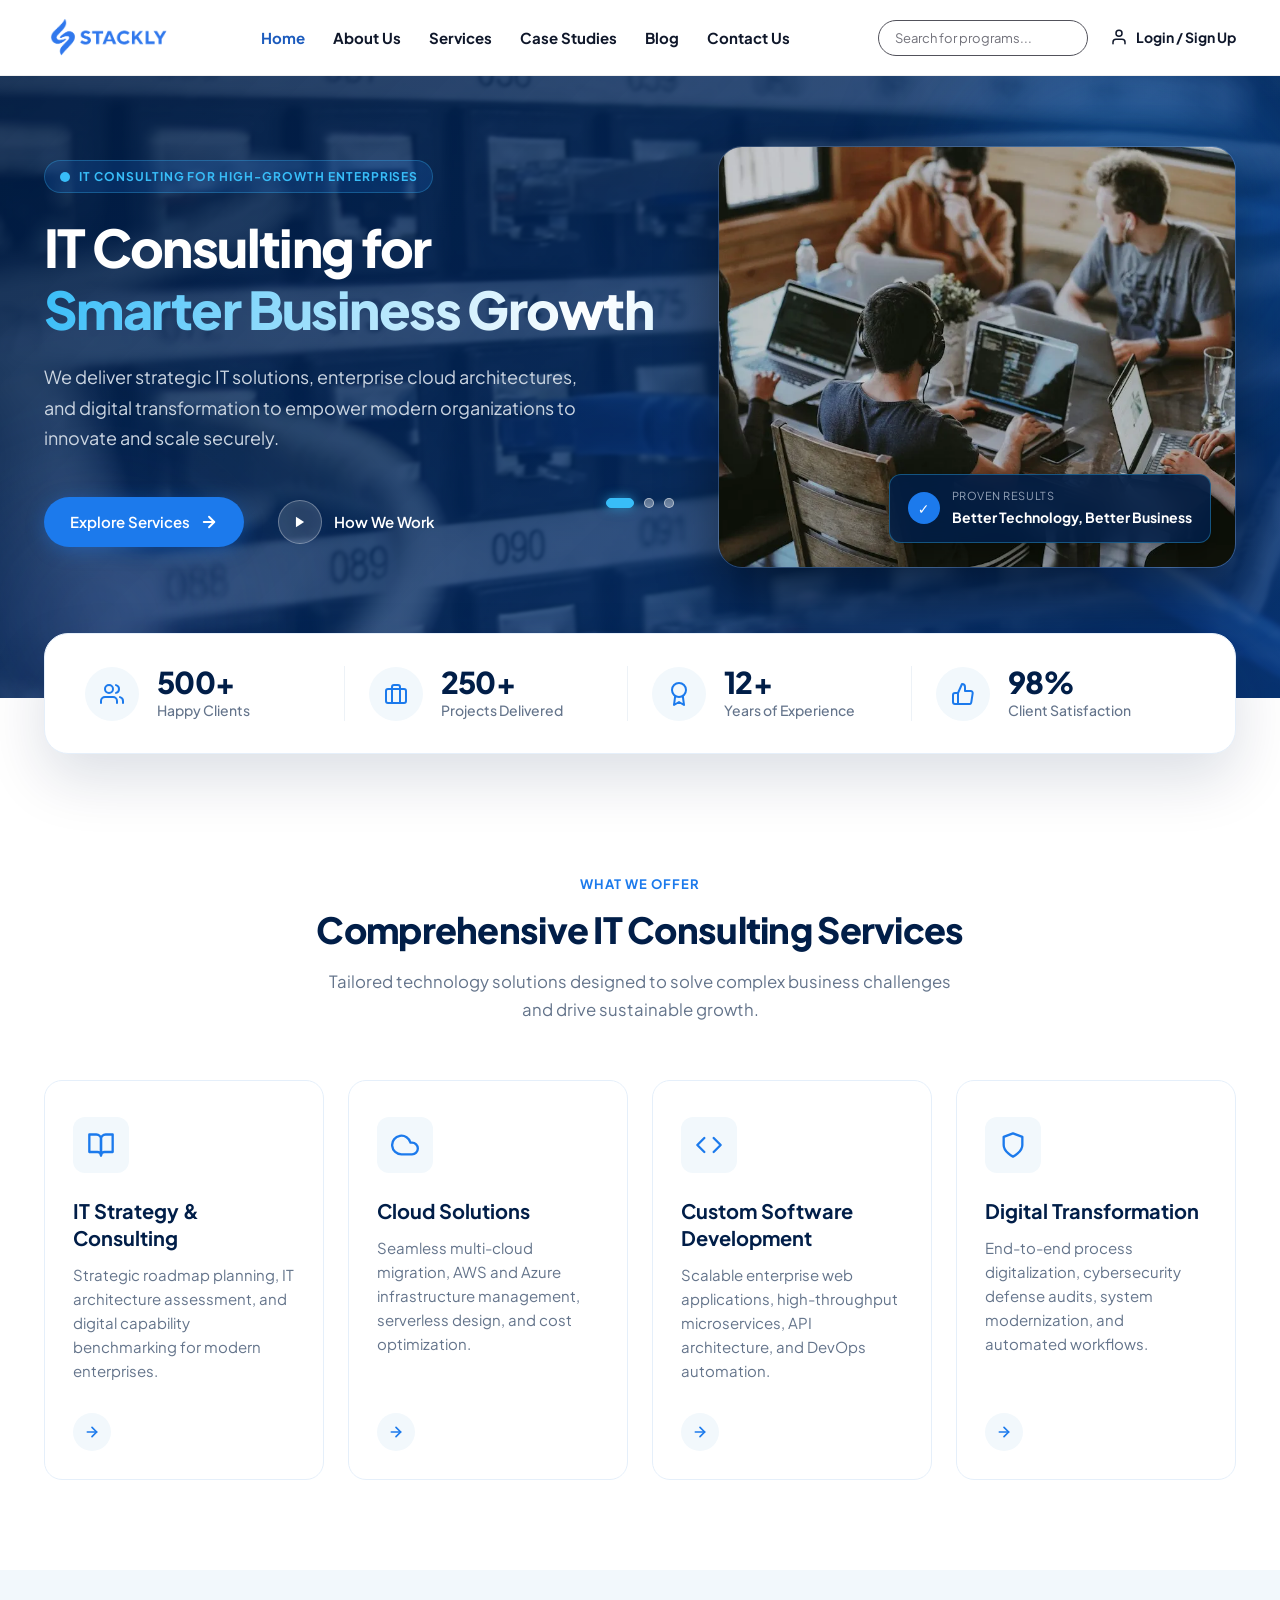
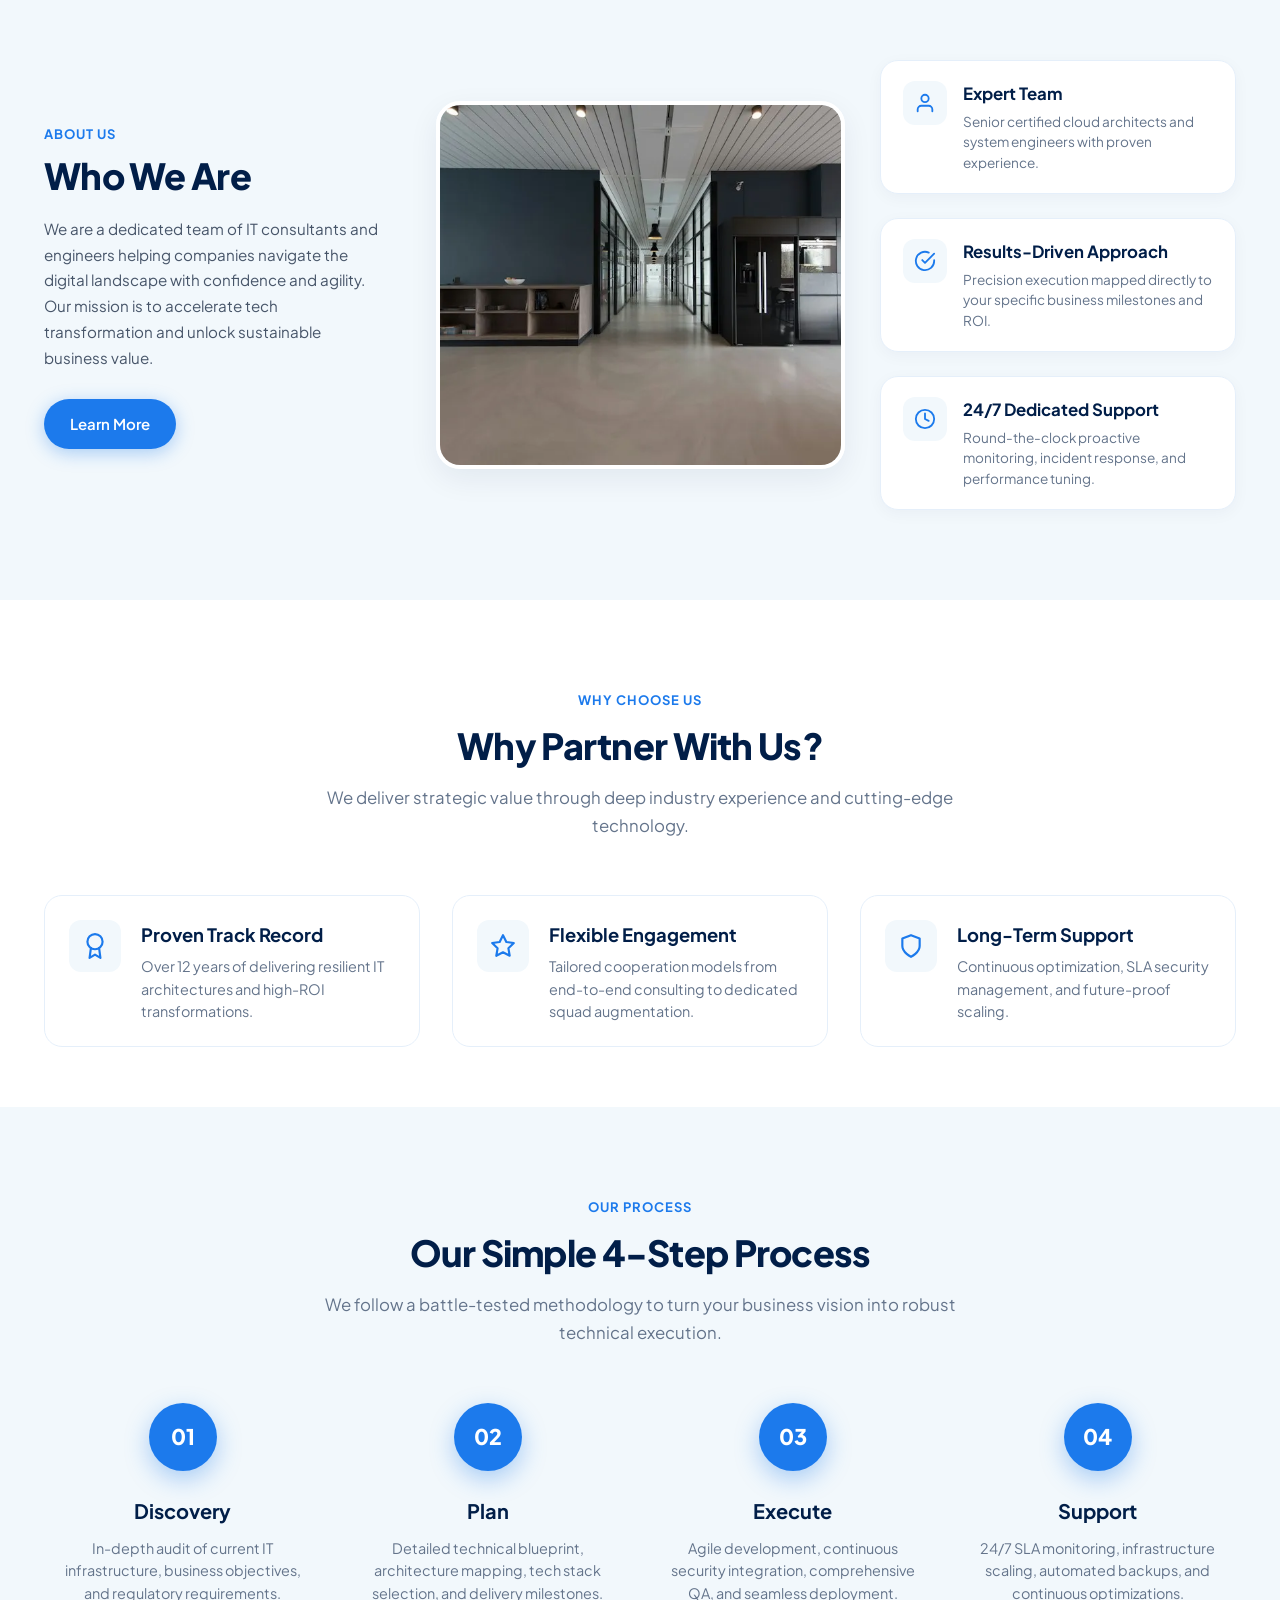
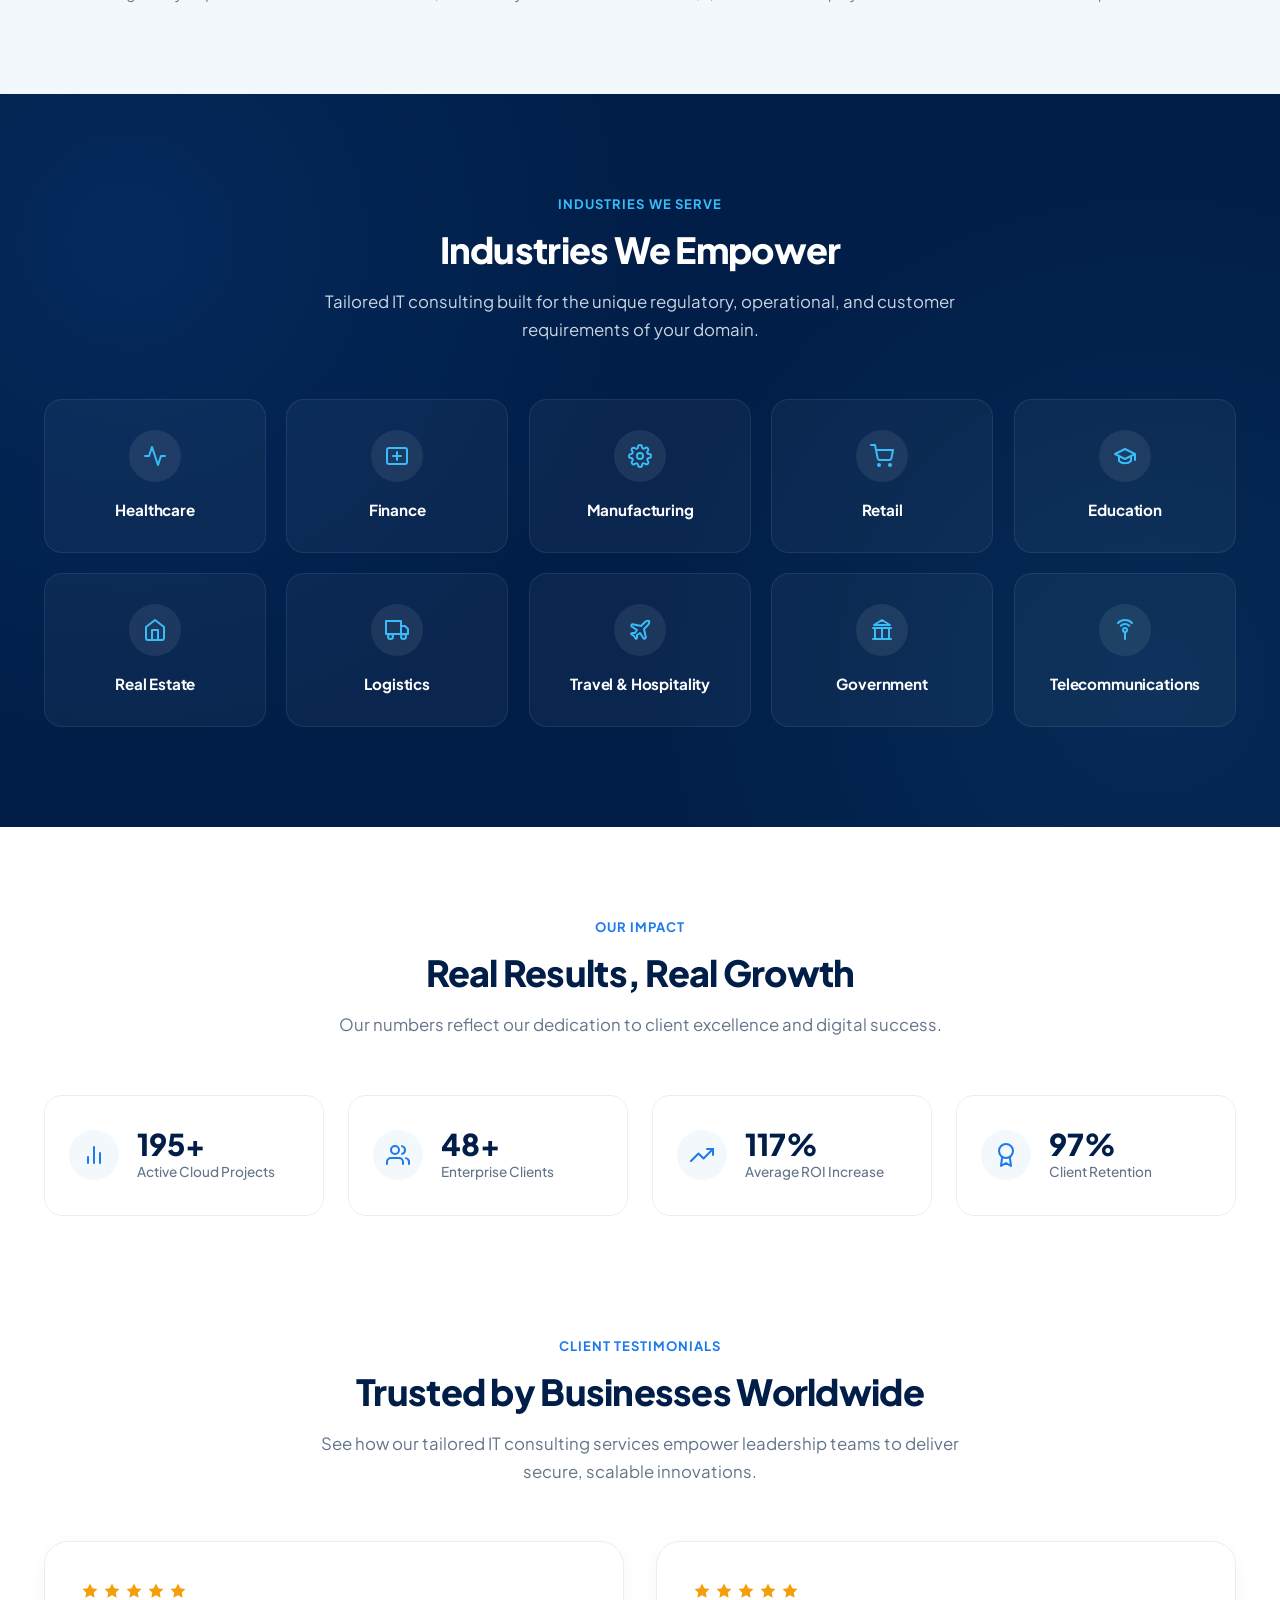
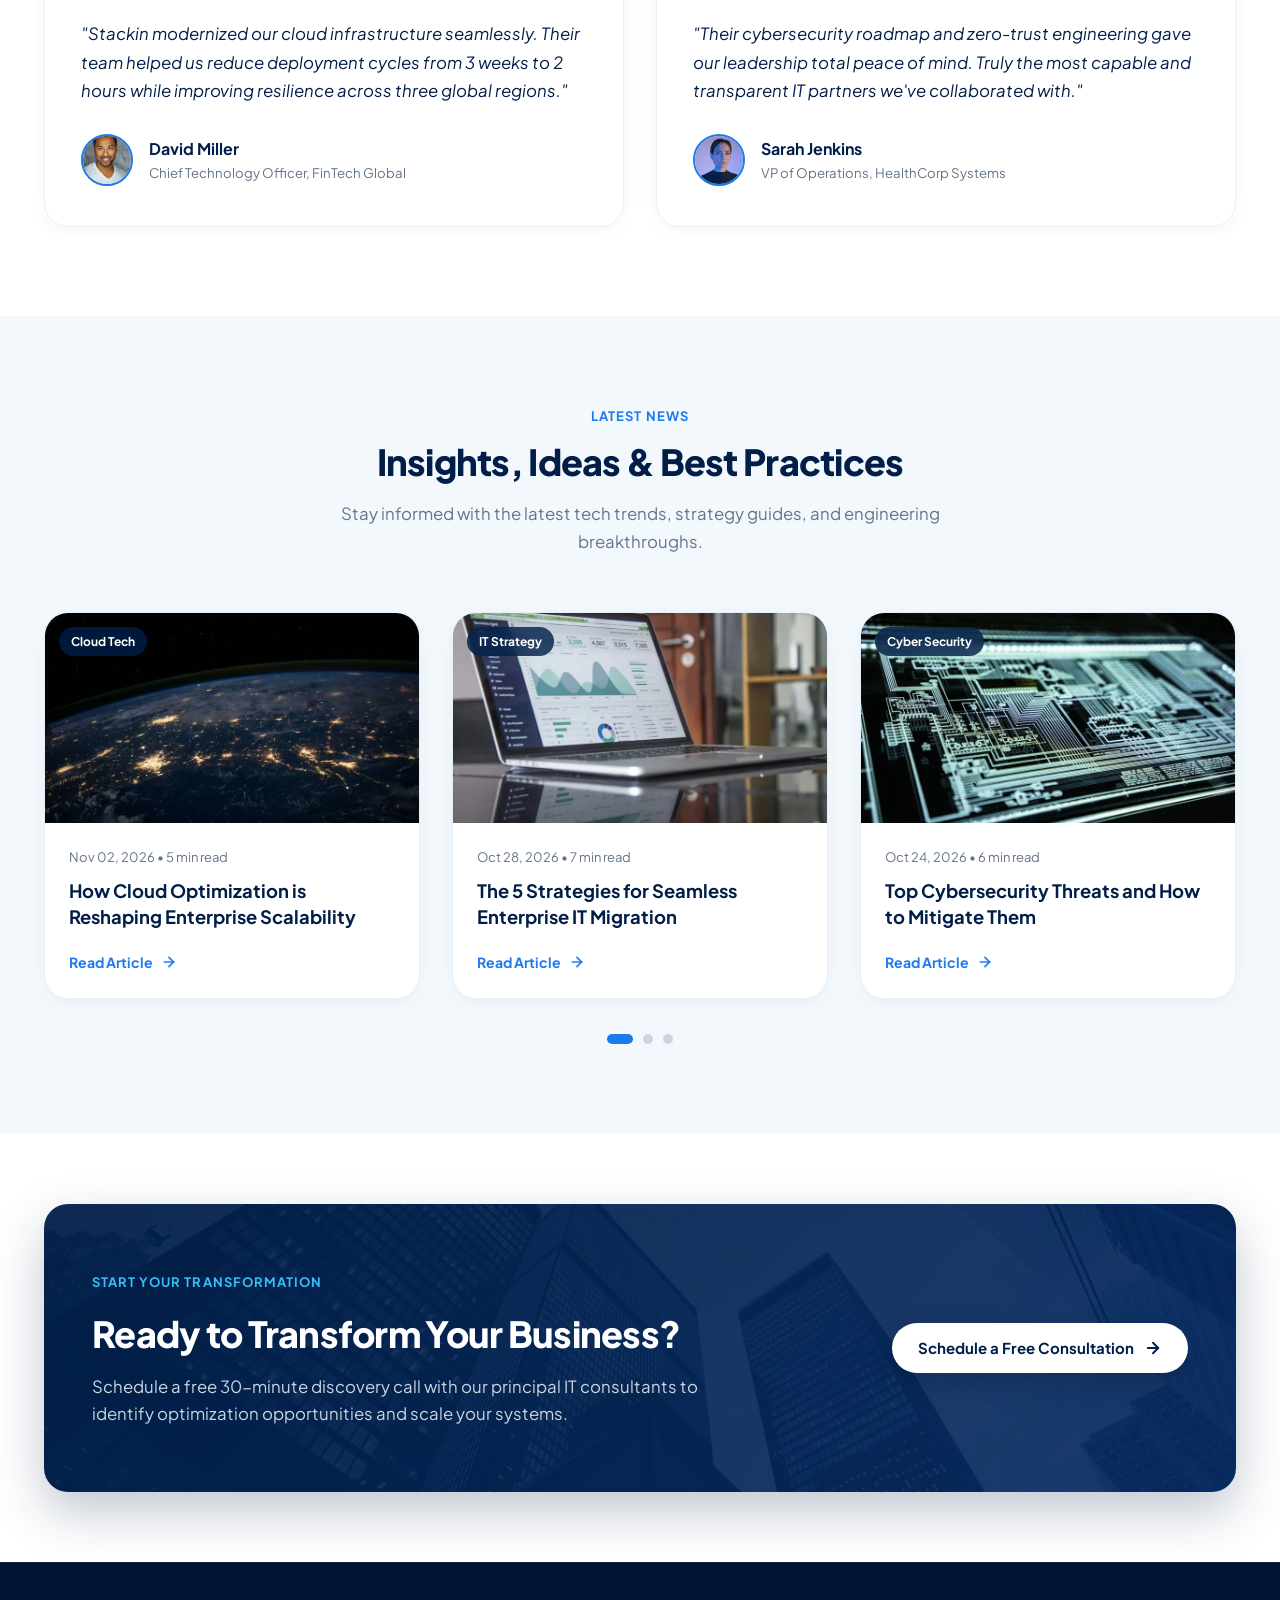
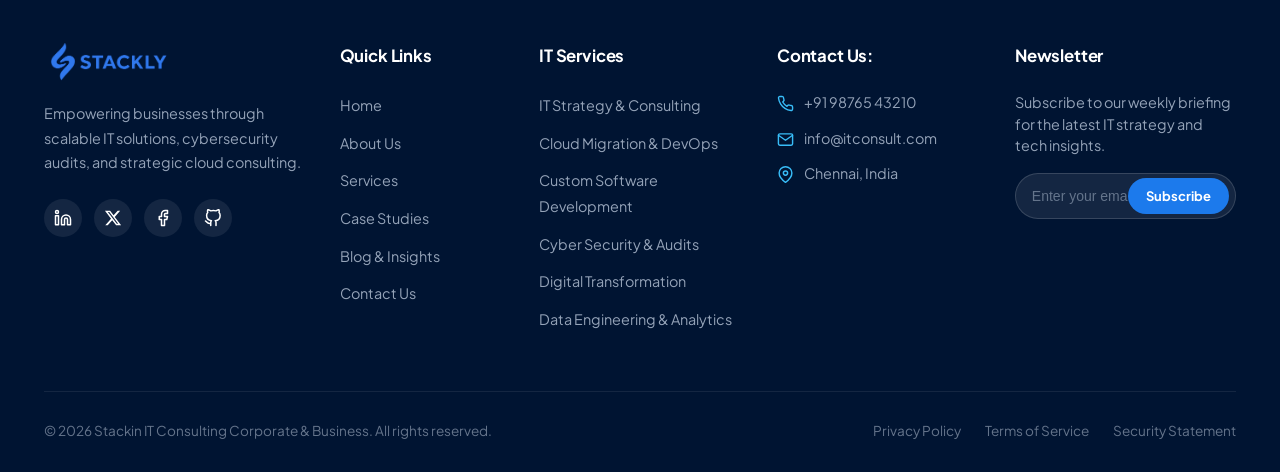
==== index.html @ 1087d789 "Add files via upload" ====
<!DOCTYPE html>
<html lang="en">
<head>
  <meta charset="UTF-8">
  <meta name="viewport" content="width=device-width, initial-scale=1.0">
  <title>Stackly | IT Consulting Corporate & Business</title>
  <meta name="description" content="Strategic IT Consulting, Cloud Architectures, and Enterprise Digital Transformation Solutions.">
  
  <!-- Google Fonts: Plus Jakarta Sans -->
  <link rel="preconnect" href="https://fonts.googleapis.com">
  <link rel="preconnect" href="https://fonts.gstatic.com" crossorigin>
  <link href="https://fonts.googleapis.com/css2?family=Plus+Jakarta+Sans:wght@300;400;500;600;700;800&display=swap" rel="stylesheet">
  
  <!-- CSS Stylesheets -->
  <link rel="stylesheet" href="css/index.css">
  <link rel="stylesheet" href="css/animation.css">
  <link rel="stylesheet" href="css/responsive.css">
</head>
<body>

  <!-- ==========================================================================
       SITE HEADER / NAVIGATION
       ========================================================================== -->
  <header class="site-header">
    <div class="container navbar-container">
      <!-- Brand Logo -->
      <a href="index.html" class="brand-logo" aria-label="STACKLY Home">
        <img src="assets/images/logo.webp" alt="STACKLY" class="site-logo-img">
      </a>

      <!-- Navigation Menu -->
      <nav class="nav-menu" id="primaryNav">
        <a href="index.html" class="nav-link active">Home</a>
        <a href="about.html" class="nav-link">About Us</a>
        <a href="services.html" class="nav-link">Services</a>
        <a href="casestudies.html" class="nav-link">Case Studies</a>
        <a href="blog.html" class="nav-link">Blog</a>
        <a href="contact.html" class="nav-link">Contact Us</a>

        <!-- Mobile-only actions inside drawer -->
        <div class="mobile-nav-actions">
          <div class="nav-search-wrap">
            <input type="text" class="nav-search-input" placeholder="Search for programs..." aria-label="Search">
          </div>
          <a href="login.html" class="nav-user-auth">
            <svg viewBox="0 0 24 24" class="user-icon-svg" fill="none" stroke="currentColor" stroke-width="2" stroke-linecap="round" stroke-linejoin="round">
              <path d="M20 21v-2a4 4 0 0 0-4-4H8a4 4 0 0 0-4 4v2"></path>
              <circle cx="12" cy="7" r="4"></circle>
            </svg>
            <span>Login / Sign Up</span>
          </a>
        </div>
      </nav>

      <!-- Navigation Actions -->
      <div class="nav-actions">
        <div class="nav-search-wrap desktop-only">
          <input type="text" class="nav-search-input" placeholder="Search for programs..." aria-label="Search">
        </div>
        <a href="login.html" class="nav-user-auth desktop-only">
          <svg viewBox="0 0 24 24" class="user-icon-svg" fill="none" stroke="currentColor" stroke-width="2" stroke-linecap="round" stroke-linejoin="round">
            <path d="M20 21v-2a4 4 0 0 0-4-4H8a4 4 0 0 0-4 4v2"></path>
            <circle cx="12" cy="7" r="4"></circle>
          </svg>
          <span>Login / Sign Up</span>
        </a>
        <button class="mobile-toggle" aria-label="Toggle navigation" aria-expanded="false">
          <span></span>
          <span></span>
          <span></span>
        </button>
      </div>
    </div>
  </header>

  <main>
    <!-- ==========================================================================
         HERO SECTION
         ========================================================================== -->
    <section class="hero-section">
      <!-- Looping Background Cover Carousel -->
      <div class="hero-bg-carousel" aria-hidden="true">
        <div class="hero-bg-slide active" style="background-image: url('assets/images/hero-bg-1.webp');"></div>
        <div class="hero-bg-slide" style="background-image: url('assets/images/hero-bg-2.webp');"></div>
        <div class="hero-bg-slide" style="background-image: url('assets/images/hero-bg-3.webp');"></div>
        <div class="hero-bg-overlay"></div>
      </div>

      <div class="hero-glow-blob"></div>
      <div class="mesh-gradient-orb mesh-orb-1" aria-hidden="true"></div>
      <div class="mesh-gradient-orb mesh-orb-2" aria-hidden="true"></div>
      <div class="container">
        <div class="hero-grid">
          <!-- Hero Text -->
          <div class="hero-content reveal">
            <div class="hero-badge">
              <svg width="12" height="12" viewBox="0 0 24 24" fill="currentColor">
                <circle cx="12" cy="12" r="10"/>
              </svg>
              IT Consulting for High-Growth Enterprises
            </div>
            <h1 class="hero-title">
              IT Consulting for<br>
              <span class="macbook-text-shimmer">Smarter Business Growth</span>
            </h1>
            <p class="hero-description">
              We deliver strategic IT solutions, enterprise cloud architectures, and digital transformation to empower modern organizations to innovate and scale securely.
            </p>
            <div class="hero-btn-group">
              <a href="services.html" class="btn btn-primary">
                Explore Services
                <svg width="18" height="18" viewBox="0 0 24 24" fill="none" stroke="currentColor" stroke-width="2.5" stroke-linecap="round" stroke-linejoin="round">
                  <line x1="5" y1="12" x2="19" y2="12"></line>
                  <polyline points="12 5 19 12 12 19"></polyline>
                </svg>
              </a>
              <a href="#about" class="btn-hero-video">
                <div class="video-play-pulse">
                  <svg width="14" height="14" viewBox="0 0 24 24" fill="currentColor">
                    <polygon points="5 3 19 12 5 21 5 3"></polygon>
                  </svg>
                </div>
                <span>How We Work</span>
              </a>
            </div>
          </div>

          <!-- Hero Visual -->
          <div class="hero-visual reveal delay-200">
            <div class="hero-image-frame">
              <img src="assets/images/hero-team.webp" alt="IT Consulting Corporate Team in Strategy Meeting" width="600" height="420" loading="eager">
              <div class="hero-float-badge animate-float">
                <div class="float-badge-icon">✓</div>
                <div class="float-badge-text">
                  <small>Proven Results</small>
                  <strong>Better Technology, Better Business</strong>
                </div>
              </div>
            </div>
          </div>
        </div>

        <!-- Hero Background Slide Indicators -->
        <div class="hero-slide-indicators" aria-label="Hero background slideshow controls">
          <button type="button" class="hero-indicator-dot active" data-slide="0" aria-label="Slide 1: Cloud Data Center" aria-current="true"></button>
          <button type="button" class="hero-indicator-dot" data-slide="1" aria-label="Slide 2: Global Cyber Network"></button>
          <button type="button" class="hero-indicator-dot" data-slide="2" aria-label="Slide 3: Enterprise IT Strategy"></button>
        </div>
      </div>
    </section>

    <!-- ==========================================================================
         FLOATING STATS / METRIC BAR
         ========================================================================== -->
    <div class="stats-overlap-container">
      <div class="container">
        <div class="stats-card-wrapper reveal">
          <!-- Stat 1 -->
          <div class="stat-item">
            <div class="stat-icon-wrapper">
              <svg viewBox="0 0 24 24" fill="none" stroke="currentColor" stroke-width="2" stroke-linecap="round" stroke-linejoin="round">
                <path d="M17 21v-2a4 4 0 0 0-4-4H5a4 4 0 0 0-4 4v2"></path>
                <circle cx="9" cy="7" r="4"></circle>
                <path d="M23 21v-2a4 4 0 0 0-3-3.87"></path>
                <path d="M16 3.13a4 4 0 0 1 0 7.75"></path>
              </svg>
            </div>
            <div>
              <div class="stat-number" data-counter="500" data-suffix="+">500+</div>
              <div class="stat-label">Happy Clients</div>
            </div>
          </div>

          <!-- Stat 2 -->
          <div class="stat-item">
            <div class="stat-icon-wrapper">
              <svg viewBox="0 0 24 24" fill="none" stroke="currentColor" stroke-width="2" stroke-linecap="round" stroke-linejoin="round">
                <rect x="2" y="7" width="20" height="14" rx="2" ry="2"></rect>
                <path d="M16 21V5a2 2 0 0 0-2-2h-4a2 2 0 0 0-2 2v16"></path>
              </svg>
            </div>
            <div>
              <div class="stat-number" data-counter="250" data-suffix="+">250+</div>
              <div class="stat-label">Projects Delivered</div>
            </div>
          </div>

          <!-- Stat 3 -->
          <div class="stat-item">
            <div class="stat-icon-wrapper">
              <svg viewBox="0 0 24 24" fill="none" stroke="currentColor" stroke-width="2" stroke-linecap="round" stroke-linejoin="round">
                <circle cx="12" cy="8" r="7"></circle>
                <polyline points="8.21 13.89 7 23 12 20 17 23 15.79 13.88"></polyline>
              </svg>
            </div>
            <div>
              <div class="stat-number" data-counter="12" data-suffix="+">12+</div>
              <div class="stat-label">Years of Experience</div>
            </div>
          </div>

          <!-- Stat 4 -->
          <div class="stat-item">
            <div class="stat-icon-wrapper">
              <svg viewBox="0 0 24 24" fill="none" stroke="currentColor" stroke-width="2" stroke-linecap="round" stroke-linejoin="round">
                <path d="M14 9V5a3 3 0 0 0-3-3l-4 9v11h11.28a2 2 0 0 0 2-1.7l1.38-9a2 2 0 0 0-2-2.3zM7 22H4a2 2 0 0 1-2-2v-7a2 2 0 0 1 2-2h3"></path>
              </svg>
            </div>
            <div>
              <div class="stat-number" data-counter="98" data-suffix="%">98%</div>
              <div class="stat-label">Client Satisfaction</div>
            </div>
          </div>
        </div>
      </div>
    </div>

    <!-- ==========================================================================
         SERVICES SECTION
         ========================================================================== -->
    <section class="services-section" id="services">
      <div class="container">
        <div class="section-header-center reveal">
          <div class="section-badge">WHAT WE OFFER</div>
          <h2 class="section-title">Comprehensive IT Consulting Services</h2>
          <p class="section-subtitle">
            Tailored technology solutions designed to solve complex business challenges and drive sustainable growth.
          </p>
        </div>

        <div class="services-grid">
          <!-- Card 1 -->
          <div class="service-card reveal delay-100">
            <div>
              <div class="service-icon-box">
                <svg viewBox="0 0 24 24" fill="none" stroke="currentColor" stroke-width="2" stroke-linecap="round" stroke-linejoin="round">
                  <path d="M2 3h6a4 4 0 0 1 4 4v14a3 3 0 0 0-3-3H2z"></path>
                  <path d="M22 3h-6a4 4 0 0 0-4 4v14a3 3 0 0 1 3-3h7z"></path>
                </svg>
              </div>
              <h3 class="service-title">IT Strategy & Consulting</h3>
              <p class="service-desc">
                Strategic roadmap planning, IT architecture assessment, and digital capability benchmarking for modern enterprises.
              </p>
            </div>
            <a href="services.html" class="service-arrow-btn" aria-label="Learn more about IT Strategy">
              <svg viewBox="0 0 24 24" fill="none" stroke="currentColor" stroke-width="2.5" stroke-linecap="round" stroke-linejoin="round">
                <line x1="5" y1="12" x2="19" y2="12"></line>
                <polyline points="12 5 19 12 12 19"></polyline>
              </svg>
            </a>
          </div>

          <!-- Card 2 -->
          <div class="service-card reveal delay-200">
            <div>
              <div class="service-icon-box">
                <svg viewBox="0 0 24 24" fill="none" stroke="currentColor" stroke-width="2" stroke-linecap="round" stroke-linejoin="round">
                  <path d="M18 10h-1.26A8 8 0 1 0 9 20h9a5 5 0 0 0 0-10z"></path>
                </svg>
              </div>
              <h3 class="service-title">Cloud Solutions</h3>
              <p class="service-desc">
                Seamless multi-cloud migration, AWS and Azure infrastructure management, serverless design, and cost optimization.
              </p>
            </div>
            <a href="services.html" class="service-arrow-btn" aria-label="Learn more about Cloud Solutions">
              <svg viewBox="0 0 24 24" fill="none" stroke="currentColor" stroke-width="2.5" stroke-linecap="round" stroke-linejoin="round">
                <line x1="5" y1="12" x2="19" y2="12"></line>
                <polyline points="12 5 19 12 12 19"></polyline>
              </svg>
            </a>
          </div>

          <!-- Card 3 -->
          <div class="service-card reveal delay-300">
            <div>
              <div class="service-icon-box">
                <svg viewBox="0 0 24 24" fill="none" stroke="currentColor" stroke-width="2" stroke-linecap="round" stroke-linejoin="round">
                  <polyline points="16 18 22 12 16 6"></polyline>
                  <polyline points="8 6 2 12 8 18"></polyline>
                </svg>
              </div>
              <h3 class="service-title">Custom Software Development</h3>
              <p class="service-desc">
                Scalable enterprise web applications, high-throughput microservices, API architecture, and DevOps automation.
              </p>
            </div>
            <a href="services.html" class="service-arrow-btn" aria-label="Learn more about Software Development">
              <svg viewBox="0 0 24 24" fill="none" stroke="currentColor" stroke-width="2.5" stroke-linecap="round" stroke-linejoin="round">
                <line x1="5" y1="12" x2="19" y2="12"></line>
                <polyline points="12 5 19 12 12 19"></polyline>
              </svg>
            </a>
          </div>

          <!-- Card 4 -->
          <div class="service-card reveal delay-400">
            <div>
              <div class="service-icon-box">
                <svg viewBox="0 0 24 24" fill="none" stroke="currentColor" stroke-width="2" stroke-linecap="round" stroke-linejoin="round">
                  <path d="M12 22s8-4 8-10V5l-8-3-8 3v7c0 6 8 10 8 10z"></path>
                </svg>
              </div>
              <h3 class="service-title">Digital Transformation</h3>
              <p class="service-desc">
                End-to-end process digitalization, cybersecurity defense audits, system modernization, and automated workflows.
              </p>
            </div>
            <a href="services.html" class="service-arrow-btn" aria-label="Learn more about Digital Transformation">
              <svg viewBox="0 0 24 24" fill="none" stroke="currentColor" stroke-width="2.5" stroke-linecap="round" stroke-linejoin="round">
                <line x1="5" y1="12" x2="19" y2="12"></line>
                <polyline points="12 5 19 12 12 19"></polyline>
              </svg>
            </a>
          </div>
        </div>

      </div>
    </section>

    <!-- ==========================================================================
         ABOUT US SECTION
         ========================================================================== -->
    <section class="about-section" id="about">
      <div class="container">
        <div class="about-grid">
          <!-- Left: Intro -->
          <div class="about-intro-col reveal">
            <div class="section-badge">ABOUT US</div>
            <h2 class="section-title">Who We Are</h2>
            <p>
              We are a dedicated team of IT consultants and engineers helping companies navigate the digital landscape with confidence and agility. Our mission is to accelerate tech transformation and unlock sustainable business value.
            </p>
            <a href="about.html" class="btn btn-primary">Learn More</a>
          </div>

          <!-- Center: Image -->
          <div class="about-image-col reveal delay-200">
            <div class="about-image-wrapper">
              <img src="assets/images/office-space.webp" alt="Stackin Modern IT Consulting Boardroom and Office" width="500" height="360" loading="lazy">
            </div>
          </div>

          <!-- Right: 3 Key Points -->
          <div class="about-features-col reveal delay-300">
            <div class="about-feature-item">
              <div class="about-feat-icon">
                <svg viewBox="0 0 24 24" fill="none" stroke="currentColor" stroke-width="2" stroke-linecap="round" stroke-linejoin="round">
                  <path d="M20 21v-2a4 4 0 0 0-4-4H8a4 4 0 0 0-4 4v2"></path>
                  <circle cx="12" cy="7" r="4"></circle>
                </svg>
              </div>
              <div class="about-feat-content">
                <h4>Expert Team</h4>
                <p>Senior certified cloud architects and system engineers with proven experience.</p>
              </div>
            </div>

            <div class="about-feature-item">
              <div class="about-feat-icon">
                <svg viewBox="0 0 24 24" fill="none" stroke="currentColor" stroke-width="2" stroke-linecap="round" stroke-linejoin="round">
                  <path d="M22 11.08V12a10 10 0 1 1-5.93-9.14"></path>
                  <polyline points="22 4 12 14.01 9 11.01"></polyline>
                </svg>
              </div>
              <div class="about-feat-content">
                <h4>Results-Driven Approach</h4>
                <p>Precision execution mapped directly to your specific business milestones and ROI.</p>
              </div>
            </div>

            <div class="about-feature-item">
              <div class="about-feat-icon">
                <svg viewBox="0 0 24 24" fill="none" stroke="currentColor" stroke-width="2" stroke-linecap="round" stroke-linejoin="round">
                  <circle cx="12" cy="12" r="10"></circle>
                  <polyline points="12 6 12 12 16 14"></polyline>
                </svg>
              </div>
              <div class="about-feat-content">
                <h4>24/7 Dedicated Support</h4>
                <p>Round-the-clock proactive monitoring, incident response, and performance tuning.</p>
              </div>
            </div>
          </div>
        </div>

      </div>
    </section>

    <!-- ==========================================================================
         WHY PARTNER WITH US SECTION
         ========================================================================== -->
    <section class="why-us-section">
      <div class="container">
        <div class="section-header-center reveal">
          <div class="section-badge">WHY CHOOSE US</div>
          <h2 class="section-title">Why Partner With Us?</h2>
          <p class="section-subtitle">
            We deliver strategic value through deep industry experience and cutting-edge technology.
          </p>
        </div>

        <div class="why-grid">
          <!-- Feature 1 -->
          <div class="why-card reveal delay-100">
            <div class="why-icon">
              <svg viewBox="0 0 24 24" fill="none" stroke="currentColor" stroke-width="2" stroke-linecap="round" stroke-linejoin="round">
                <circle cx="12" cy="8" r="7"></circle>
                <polyline points="8.21 13.89 7 23 12 20 17 23 15.79 13.88"></polyline>
              </svg>
            </div>
            <div class="why-content">
              <h4>Proven Track Record</h4>
              <p>Over 12 years of delivering resilient IT architectures and high-ROI transformations.</p>
            </div>
          </div>

          <!-- Feature 2 -->
          <div class="why-card reveal delay-200">
            <div class="why-icon">
              <svg viewBox="0 0 24 24" fill="none" stroke="currentColor" stroke-width="2" stroke-linecap="round" stroke-linejoin="round">
                <path d="M12 2l3.09 6.26L22 9.27l-5 4.87 1.18 6.88L12 17.77l-6.18 3.25L7 14.14 2 9.27l6.91-1.01L12 2z"></path>
              </svg>
            </div>
            <div class="why-content">
              <h4>Flexible Engagement</h4>
              <p>Tailored cooperation models from end-to-end consulting to dedicated squad augmentation.</p>
            </div>
          </div>

          <!-- Feature 3 -->
          <div class="why-card reveal delay-300">
            <div class="why-icon">
              <svg viewBox="0 0 24 24" fill="none" stroke="currentColor" stroke-width="2" stroke-linecap="round" stroke-linejoin="round">
                <path d="M12 22s8-4 8-10V5l-8-3-8 3v7c0 6 8 10 8 10z"></path>
              </svg>
            </div>
            <div class="why-content">
              <h4>Long-Term Support</h4>
              <p>Continuous optimization, SLA security management, and future-proof scaling.</p>
            </div>
          </div>
        </div>

      </div>
    </section>

    <!-- ==========================================================================
         OUR SIMPLE 4-STEP PROCESS
         ========================================================================== -->
    <section class="process-section">
      <div class="container">
        <div class="section-header-center reveal">
          <div class="section-badge">OUR PROCESS</div>
          <h2 class="section-title">Our Simple 4-Step Process</h2>
          <p class="section-subtitle">
            We follow a battle-tested methodology to turn your business vision into robust technical execution.
          </p>
        </div>

        <div class="process-grid">
          <!-- Step 1 -->
          <div class="process-step-item reveal delay-100">
            <div class="process-num-circle">01</div>
            <h3 class="process-title">Discovery</h3>
            <p class="process-desc">
              In-depth audit of current IT infrastructure, business objectives, and regulatory requirements.
            </p>
          </div>

          <!-- Step 2 -->
          <div class="process-step-item reveal delay-200">
            <div class="process-num-circle">02</div>
            <h3 class="process-title">Plan</h3>
            <p class="process-desc">
              Detailed technical blueprint, architecture mapping, tech stack selection, and delivery milestones.
            </p>
          </div>

          <!-- Step 3 -->
          <div class="process-step-item reveal delay-300">
            <div class="process-num-circle">03</div>
            <h3 class="process-title">Execute</h3>
            <p class="process-desc">
              Agile development, continuous security integration, comprehensive QA, and seamless deployment.
            </p>
          </div>

          <!-- Step 4 -->
          <div class="process-step-item reveal delay-400">
            <div class="process-num-circle">04</div>
            <h3 class="process-title">Support</h3>
            <p class="process-desc">
              24/7 SLA monitoring, infrastructure scaling, automated backups, and continuous optimizations.
            </p>
          </div>
        </div>

      </div>
    </section>

    <!-- ==========================================================================
         INDUSTRIES WE EMPOWER (DARK NAVY GRID)
         ========================================================================== -->
    <section class="industries-section">
      <div class="container">
        <div class="section-header-center reveal">
          <div class="section-badge on-dark">INDUSTRIES WE SERVE</div>
          <h2 class="section-title on-dark">Industries We Empower</h2>
          <p class="section-subtitle on-dark">
            Tailored IT consulting built for the unique regulatory, operational, and customer requirements of your domain.
          </p>
        </div>

        <div class="industries-grid">
          <!-- 1. Healthcare -->
          <div class="industry-card reveal delay-100">
            <div class="industry-icon-box">
              <svg viewBox="0 0 24 24" fill="none" stroke="currentColor" stroke-width="2" stroke-linecap="round" stroke-linejoin="round">
                <path d="M22 12h-4l-3 9L9 3l-3 9H2"></path>
              </svg>
            </div>
            <h4 class="industry-name">Healthcare</h4>
          </div>

          <!-- 2. Finance -->
          <div class="industry-card reveal delay-100">
            <div class="industry-icon-box">
              <svg viewBox="0 0 24 24" fill="none" stroke="currentColor" stroke-width="2" stroke-linecap="round" stroke-linejoin="round">
                <rect x="2" y="4" width="20" height="16" rx="2"></rect>
                <line x1="12" y1="8" x2="12" y2="16"></line>
                <line x1="8" y1="12" x2="16" y2="12"></line>
              </svg>
            </div>
            <h4 class="industry-name">Finance</h4>
          </div>

          <!-- 3. Manufacturing -->
          <div class="industry-card reveal delay-200">
            <div class="industry-icon-box">
              <svg viewBox="0 0 24 24" fill="none" stroke="currentColor" stroke-width="2" stroke-linecap="round" stroke-linejoin="round">
                <circle cx="12" cy="12" r="3"></circle>
                <path d="M19.4 15a1.65 1.65 0 0 0 .33 1.82l.06.06a2 2 0 0 1 0 2.83 2 2 0 0 1-2.83 0l-.06-.06a1.65 1.65 0 0 0-1.82-.33 1.65 1.65 0 0 0-1 1.51V21a2 2 0 0 1-2 2 2 2 0 0 1-2-2v-.09A1.65 1.65 0 0 0 9 19.4a1.65 1.65 0 0 0-1.82.33l-.06.06a2 2 0 0 1-2.83 0 2 2 0 0 1 0-2.83l.06-.06a1.65 1.65 0 0 0 .33-1.82 1.65 1.65 0 0 0-1.51-1H3a2 2 0 0 1-2-2 2 2 0 0 1 2-2h.09A1.65 1.65 0 0 0 4.6 9a1.65 1.65 0 0 0-.33-1.82l-.06-.06a2 2 0 0 1 0-2.83 2 2 0 0 1 2.83 0l.06.06a1.65 1.65 0 0 0 1.82.33H9a1.65 1.65 0 0 0 1-1.51V3a2 2 0 0 1 2-2 2 2 0 0 1 2 2v.09a1.65 1.65 0 0 0 1 1.51 1.65 1.65 0 0 0 1.82-.33l.06-.06a2 2 0 0 1 2.83 0 2 2 0 0 1 0 2.83l-.06.06a1.65 1.65 0 0 0-.33 1.82V9a1.65 1.65 0 0 0 1.51 1H21a2 2 0 0 1 2 2 2 2 0 0 1-2 2h-.09a1.65 1.65 0 0 0-1.51 1z"></path>
              </svg>
            </div>
            <h4 class="industry-name">Manufacturing</h4>
          </div>

          <!-- 4. Retail -->
          <div class="industry-card reveal delay-200">
            <div class="industry-icon-box">
              <svg viewBox="0 0 24 24" fill="none" stroke="currentColor" stroke-width="2" stroke-linecap="round" stroke-linejoin="round">
                <circle cx="9" cy="21" r="1"></circle>
                <circle cx="20" cy="21" r="1"></circle>
                <path d="M1 1h4l2.68 13.39a2 2 0 0 0 2 1.61h9.72a2 2 0 0 0 2-1.61L23 6H6"></path>
              </svg>
            </div>
            <h4 class="industry-name">Retail</h4>
          </div>

          <!-- 5. Education -->
          <div class="industry-card reveal delay-300">
            <div class="industry-icon-box">
              <svg viewBox="0 0 24 24" fill="none" stroke="currentColor" stroke-width="2" stroke-linecap="round" stroke-linejoin="round">
                <path d="M22 10v6M2 10l10-5 10 5-10 5z"></path>
                <path d="M6 12v5c3 3 9 3 12 0v-5"></path>
              </svg>
            </div>
            <h4 class="industry-name">Education</h4>
          </div>

          <!-- 6. Real Estate -->
          <div class="industry-card reveal delay-300">
            <div class="industry-icon-box">
              <svg viewBox="0 0 24 24" fill="none" stroke="currentColor" stroke-width="2" stroke-linecap="round" stroke-linejoin="round">
                <path d="M3 9l9-7 9 7v11a2 2 0 0 1-2 2H5a2 2 0 0 1-2-2z"></path>
                <polyline points="9 22 9 12 15 12 15 22"></polyline>
              </svg>
            </div>
            <h4 class="industry-name">Real Estate</h4>
          </div>

          <!-- 7. Logistics -->
          <div class="industry-card reveal delay-400">
            <div class="industry-icon-box">
              <svg viewBox="0 0 24 24" fill="none" stroke="currentColor" stroke-width="2" stroke-linecap="round" stroke-linejoin="round">
                <rect x="1" y="3" width="15" height="13"></rect>
                <polygon points="16 8 20 8 23 11 23 16 16 16 16 8"></polygon>
                <circle cx="5.5" cy="18.5" r="2.5"></circle>
                <circle cx="18.5" cy="18.5" r="2.5"></circle>
              </svg>
            </div>
            <h4 class="industry-name">Logistics</h4>
          </div>

          <!-- 8. Travel & Hospitality -->
          <div class="industry-card reveal delay-400">
            <div class="industry-icon-box">
              <svg viewBox="0 0 24 24" fill="none" stroke="currentColor" stroke-width="2" stroke-linecap="round" stroke-linejoin="round">
                <path d="M17.8 19.2L16 11l3.5-3.5C21 6 21.5 4 21 3c-1-.5-3 0-4.5 1.5L13 8 4.8 6.2c-.5-.1-.9.1-1.1.5l-.3.5c-.2.5-.1 1 .3 1.3L9 12l-2 3H4l-1 1 3 2 2 3 1-1v-3l3-2 3.5 5.3c.3.4.8.5 1.3.3l.5-.2c.4-.3.6-.7.5-1.2z"></path>
              </svg>
            </div>
            <h4 class="industry-name">Travel & Hospitality</h4>
          </div>

          <!-- 9. Government -->
          <div class="industry-card reveal delay-500">
            <div class="industry-icon-box">
              <svg viewBox="0 0 24 24" fill="none" stroke="currentColor" stroke-width="2" stroke-linecap="round" stroke-linejoin="round">
                <line x1="3" y1="21" x2="21" y2="21"></line>
                <line x1="3" y1="10" x2="21" y2="10"></line>
                <polyline points="5 10 5 21"></polyline>
                <polyline points="19 10 19 21"></polyline>
                <polyline points="12 10 12 21"></polyline>
                <polygon points="12 2 20 7 4 7 12 2"></polygon>
              </svg>
            </div>
            <h4 class="industry-name">Government</h4>
          </div>

          <!-- 10. Telecommunications -->
          <div class="industry-card reveal delay-500">
            <div class="industry-icon-box">
              <svg viewBox="0 0 24 24" fill="none" stroke="currentColor" stroke-width="2" stroke-linecap="round" stroke-linejoin="round">
                <path d="M4.93 4.93a10 10 0 0 1 14.14 0"></path>
                <path d="M7.76 7.76a6 6 0 0 1 8.48 0"></path>
                <circle cx="12" cy="12" r="2"></circle>
                <path d="M12 14v7"></path>
              </svg>
            </div>
            <h4 class="industry-name">Telecommunications</h4>
          </div>
        </div>

      </div>
    </section>

    <!-- ==========================================================================
         REAL RESULTS, REAL GROWTH (IMPACT METRICS)
         ========================================================================== -->
    <section class="impact-section">
      <div class="container">
        <div class="section-header-center reveal">
          <div class="section-badge">OUR IMPACT</div>
          <h2 class="section-title">Real Results, Real Growth</h2>
          <p class="section-subtitle">
            Our numbers reflect our dedication to client excellence and digital success.
          </p>
        </div>

        <div class="impact-grid">
          <!-- Impact 1 -->
          <div class="impact-card reveal delay-100">
            <div class="impact-icon">
              <svg viewBox="0 0 24 24" fill="none" stroke="currentColor" stroke-width="2" stroke-linecap="round" stroke-linejoin="round">
                <line x1="18" y1="20" x2="18" y2="10"></line>
                <line x1="12" y1="20" x2="12" y2="4"></line>
                <line x1="6" y1="20" x2="6" y2="14"></line>
              </svg>
            </div>
            <div>
              <div class="impact-number" data-counter="200" data-suffix="+">200+</div>
              <div class="impact-label">Active Cloud Projects</div>
            </div>
          </div>

          <!-- Impact 2 -->
          <div class="impact-card reveal delay-200">
            <div class="impact-icon">
              <svg viewBox="0 0 24 24" fill="none" stroke="currentColor" stroke-width="2" stroke-linecap="round" stroke-linejoin="round">
                <path d="M17 21v-2a4 4 0 0 0-4-4H5a4 4 0 0 0-4 4v2"></path>
                <circle cx="9" cy="7" r="4"></circle>
                <path d="M23 21v-2a4 4 0 0 0-3-3.87"></path>
                <path d="M16 3.13a4 4 0 0 1 0 7.75"></path>
              </svg>
            </div>
            <div>
              <div class="impact-number" data-counter="50" data-suffix="+">50+</div>
              <div class="impact-label">Enterprise Clients</div>
            </div>
          </div>

          <!-- Impact 3 -->
          <div class="impact-card reveal delay-300">
            <div class="impact-icon">
              <svg viewBox="0 0 24 24" fill="none" stroke="currentColor" stroke-width="2" stroke-linecap="round" stroke-linejoin="round">
                <polyline points="23 6 13.5 15.5 8.5 10.5 1 18"></polyline>
                <polyline points="17 6 23 6 23 12"></polyline>
              </svg>
            </div>
            <div>
              <div class="impact-number" data-counter="120" data-suffix="%">120%</div>
              <div class="impact-label">Average ROI Increase</div>
            </div>
          </div>

          <!-- Impact 4 -->
          <div class="impact-card reveal delay-400">
            <div class="impact-icon">
              <svg viewBox="0 0 24 24" fill="none" stroke="currentColor" stroke-width="2" stroke-linecap="round" stroke-linejoin="round">
                <circle cx="12" cy="8" r="7"></circle>
                <polyline points="8.21 13.89 7 23 12 20 17 23 15.79 13.88"></polyline>
              </svg>
            </div>
            <div>
              <div class="impact-number" data-counter="99" data-suffix="%">99%</div>
              <div class="impact-label">Client Retention</div>
            </div>
          </div>
        </div>

      </div>
    </section>

    <!-- ==========================================================================
         TESTIMONIALS SECTION
         ========================================================================== -->
    <section class="testimonials-section">
      <div class="container">
        <div class="section-header-center reveal">
          <div class="section-badge">CLIENT TESTIMONIALS</div>
          <h2 class="section-title">Trusted by Businesses Worldwide</h2>
          <p class="section-subtitle">
            See how our tailored IT consulting services empower leadership teams to deliver secure, scalable innovations.
          </p>
        </div>

        <div class="testimonials-grid">
          <!-- Testimonial 1 -->
          <div class="testimonial-card reveal delay-100">
            <div>
              <div class="stars-row" aria-label="5 out of 5 stars">
                <svg viewBox="0 0 24 24"><polygon points="12 2 15.09 8.26 22 9.27 17 14.14 18.18 21.02 12 17.77 5.82 21.02 7 14.14 2 9.27 8.91 8.26 12 2"/></svg>
                <svg viewBox="0 0 24 24"><polygon points="12 2 15.09 8.26 22 9.27 17 14.14 18.18 21.02 12 17.77 5.82 21.02 7 14.14 2 9.27 8.91 8.26 12 2"/></svg>
                <svg viewBox="0 0 24 24"><polygon points="12 2 15.09 8.26 22 9.27 17 14.14 18.18 21.02 12 17.77 5.82 21.02 7 14.14 2 9.27 8.91 8.26 12 2"/></svg>
                <svg viewBox="0 0 24 24"><polygon points="12 2 15.09 8.26 22 9.27 17 14.14 18.18 21.02 12 17.77 5.82 21.02 7 14.14 2 9.27 8.91 8.26 12 2"/></svg>
                <svg viewBox="0 0 24 24"><polygon points="12 2 15.09 8.26 22 9.27 17 14.14 18.18 21.02 12 17.77 5.82 21.02 7 14.14 2 9.27 8.91 8.26 12 2"/></svg>
              </div>
              <p class="testimonial-quote">
                "Stackin modernized our cloud infrastructure seamlessly. Their team helped us reduce deployment cycles from 3 weeks to 2 hours while improving resilience across three global regions."
              </p>
            </div>
            <div class="client-profile">
              <img src="assets/images/testimonial-2.webp" alt="David Miller avatar" class="client-avatar" width="52" height="52" loading="lazy">
              <div>
                <div class="client-name">David Miller</div>
                <div class="client-role">Chief Technology Officer, FinTech Global</div>
              </div>
            </div>
          </div>

          <!-- Testimonial 2 -->
          <div class="testimonial-card reveal delay-200">
            <div>
              <div class="stars-row" aria-label="5 out of 5 stars">
                <svg viewBox="0 0 24 24"><polygon points="12 2 15.09 8.26 22 9.27 17 14.14 18.18 21.02 12 17.77 5.82 21.02 7 14.14 2 9.27 8.91 8.26 12 2"/></svg>
                <svg viewBox="0 0 24 24"><polygon points="12 2 15.09 8.26 22 9.27 17 14.14 18.18 21.02 12 17.77 5.82 21.02 7 14.14 2 9.27 8.91 8.26 12 2"/></svg>
                <svg viewBox="0 0 24 24"><polygon points="12 2 15.09 8.26 22 9.27 17 14.14 18.18 21.02 12 17.77 5.82 21.02 7 14.14 2 9.27 8.91 8.26 12 2"/></svg>
                <svg viewBox="0 0 24 24"><polygon points="12 2 15.09 8.26 22 9.27 17 14.14 18.18 21.02 12 17.77 5.82 21.02 7 14.14 2 9.27 8.91 8.26 12 2"/></svg>
                <svg viewBox="0 0 24 24"><polygon points="12 2 15.09 8.26 22 9.27 17 14.14 18.18 21.02 12 17.77 5.82 21.02 7 14.14 2 9.27 8.91 8.26 12 2"/></svg>
              </div>
              <p class="testimonial-quote">
                "Their cybersecurity roadmap and zero-trust engineering gave our leadership total peace of mind. Truly the most capable and transparent IT partners we've collaborated with."
              </p>
            </div>
            <div class="client-profile">
              <img src="assets/images/testimonial-1.webp" alt="Sarah Jenkins avatar" class="client-avatar" width="52" height="52" loading="lazy">
              <div>
                <div class="client-name">Sarah Jenkins</div>
                <div class="client-role">VP of Operations, HealthCorp Systems</div>
              </div>
            </div>
          </div>
        </div>

      </div>
    </section>

    <!-- ==========================================================================
         INSIGHTS / BLOG SECTION
         ========================================================================== -->
    <section class="blog-section" id="blog">
      <div class="container">
        <div class="section-header-center reveal">
          <div class="section-badge">LATEST NEWS</div>
          <h2 class="section-title">Insights, Ideas & Best Practices</h2>
          <p class="section-subtitle">
            Stay informed with the latest tech trends, strategy guides, and engineering breakthroughs.
          </p>
        </div>

        <div class="blog-grid">
          <!-- Article 1 -->
          <article class="blog-card reveal delay-100">
            <div class="blog-thumbnail-wrapper">
              <img src="assets/images/blog-cloud.webp" alt="Cloud Optimization" width="400" height="210" loading="lazy">
              <span class="blog-tag">Cloud Tech</span>
            </div>
            <div class="blog-content">
              <div class="blog-meta">Nov 02, 2026 • 5 min read</div>
              <h3 class="blog-title">How Cloud Optimization is Reshaping Enterprise Scalability</h3>
              <a href="blog.html" class="blog-link">
                Read Article
                <svg viewBox="0 0 24 24" fill="none" stroke="currentColor" stroke-width="2.5" stroke-linecap="round" stroke-linejoin="round">
                  <line x1="5" y1="12" x2="19" y2="12"></line>
                  <polyline points="12 5 19 12 12 19"></polyline>
                </svg>
              </a>
            </div>
          </article>

          <!-- Article 2 -->
          <article class="blog-card reveal delay-200">
            <div class="blog-thumbnail-wrapper">
              <img src="assets/images/blog-strategy.webp" alt="IT Migration Strategies" width="400" height="210" loading="lazy">
              <span class="blog-tag">IT Strategy</span>
            </div>
            <div class="blog-content">
              <div class="blog-meta">Oct 28, 2026 • 7 min read</div>
              <h3 class="blog-title">The 5 Strategies for Seamless Enterprise IT Migration</h3>
              <a href="blog.html" class="blog-link">
                Read Article
                <svg viewBox="0 0 24 24" fill="none" stroke="currentColor" stroke-width="2.5" stroke-linecap="round" stroke-linejoin="round">
                  <line x1="5" y1="12" x2="19" y2="12"></line>
                  <polyline points="12 5 19 12 12 19"></polyline>
                </svg>
              </a>
            </div>
          </article>

          <!-- Article 3 -->
          <article class="blog-card reveal delay-300">
            <div class="blog-thumbnail-wrapper">
              <img src="assets/images/blog-security.webp" alt="Cybersecurity Mitigation" width="400" height="210" loading="lazy">
              <span class="blog-tag">Cyber Security</span>
            </div>
            <div class="blog-content">
              <div class="blog-meta">Oct 24, 2026 • 6 min read</div>
              <h3 class="blog-title">Top Cybersecurity Threats and How to Mitigate Them</h3>
              <a href="blog.html" class="blog-link">
                Read Article
                <svg viewBox="0 0 24 24" fill="none" stroke="currentColor" stroke-width="2.5" stroke-linecap="round" stroke-linejoin="round">
                  <line x1="5" y1="12" x2="19" y2="12"></line>
                  <polyline points="12 5 19 12 12 19"></polyline>
                </svg>
              </a>
            </div>
          </article>
        </div>

        <!-- Carousel Indicators -->
        <div class="blog-carousel-dots">
          <span class="dot active"></span>
          <span class="dot"></span>
          <span class="dot"></span>
        </div>
      </div>
    </section>

    <!-- ==========================================================================
         CALL TO ACTION BANNER
         ========================================================================== -->
    <section class="cta-banner-section">
      <div class="container">
        <div class="cta-banner-box reveal">
          <div class="cta-text-content">
            <div class="section-badge on-dark">START YOUR TRANSFORMATION</div>
            <h2 class="cta-title">Ready to Transform Your Business?</h2>
            <p class="cta-desc">
              Schedule a free 30-minute discovery call with our principal IT consultants to identify optimization opportunities and scale your systems.
            </p>
          </div>
          <div class="cta-action-wrap">
            <a href="#consultation" data-open-modal="consultation" class="btn btn-white">
              Schedule a Free Consultation
              <svg width="18" height="18" viewBox="0 0 24 24" fill="none" stroke="currentColor" stroke-width="2.5" stroke-linecap="round" stroke-linejoin="round">
                <line x1="5" y1="12" x2="19" y2="12"></line>
                <polyline points="12 5 19 12 12 19"></polyline>
              </svg>
            </a>
          </div>
        </div>

      </div>
    </section>
  </main>

  <!-- ==========================================================================
       SITE FOOTER
       ========================================================================== -->
  <footer class="site-footer">
    <div class="container">
      <div class="footer-top-grid">
        <!-- Brand Info -->
        <div class="footer-brand-col">
          <a href="index.html" class="brand-logo" aria-label="STACKLY Home">
            <img src="assets/images/logo.webp" alt="STACKLY" class="site-logo-img">
          </a>
          <p class="footer-desc">
            Empowering businesses through scalable IT solutions, cybersecurity audits, and strategic cloud consulting.
          </p>
          <div class="social-links">
            <a href="404.html" class="social-btn" aria-label="LinkedIn">
              <svg viewBox="0 0 24 24" fill="none" stroke="currentColor" stroke-width="2" stroke-linecap="round" stroke-linejoin="round">
                <path d="M16 8a6 6 0 0 1 6 6v7h-4v-7a2 2 0 0 0-2-2 2 2 0 0 0-2 2v7h-4v-7a6 6 0 0 1 6-6z"></path>
                <rect x="2" y="9" width="4" height="12"></rect>
                <circle cx="4" cy="4" r="2"></circle>
              </svg>
            </a>
            <a href="404.html" class="social-btn" aria-label="X (formerly Twitter)">
              <svg viewBox="0 0 24 24" fill="currentColor">
                <path d="M18.244 2.25h3.308l-7.227 8.26 8.502 11.24H16.17l-5.214-6.817L4.99 21.75H1.68l7.73-8.835L1.254 2.25H8.08l4.713 6.231zm-1.161 17.52h1.833L7.084 4.126H5.117z"></path>
              </svg>
            </a>
            <a href="404.html" class="social-btn" aria-label="Facebook">
              <svg viewBox="0 0 24 24" fill="none" stroke="currentColor" stroke-width="2" stroke-linecap="round" stroke-linejoin="round">
                <path d="M18 2h-3a5 5 0 0 0-5 5v3H7v4h3v8h4v-8h3l1-4h-4V7a1 1 0 0 1 1-1h3z"></path>
              </svg>
            </a>
            <a href="404.html" class="social-btn" aria-label="GitHub">
              <svg viewBox="0 0 24 24" fill="none" stroke="currentColor" stroke-width="2" stroke-linecap="round" stroke-linejoin="round">
                <path d="M9 19c-5 1.5-5-2.5-7-3m14 6v-3.87a3.37 3.37 0 0 0-.94-2.61c3.14-.35 6.44-1.54 6.44-7A5.44 5.44 0 0 0 20 4.77 5.07 5.07 0 0 0 19.91 1S18.73.65 16 2.48a13.38 13.38 0 0 0-7 0C6.27.65 5.09 1 5.09 1A5.07 5.07 0 0 0 5 4.77a5.44 5.44 0 0 0-1.5 3.78c0 5.42 3.3 6.61 6.44 7A3.37 3.37 0 0 0 9 18.13V22"></path>
              </svg>
            </a>
          </div>
        </div>

        <!-- Quick Links -->
        <div>
          <h4 class="footer-col-title">Quick Links</h4>
          <ul class="footer-nav-list">
            <li><a href="index.html">Home</a></li>
            <li><a href="about.html">About Us</a></li>
            <li><a href="services.html">Services</a></li>
            <li><a href="casestudies.html">Case Studies</a></li>
            <li><a href="blog.html">Blog & Insights</a></li>
            <li><a href="contact.html">Contact Us</a></li>
          </ul>
        </div>

        <!-- Services -->
        <div>
          <h4 class="footer-col-title">IT Services</h4>
          <ul class="footer-nav-list">
            <li><a href="services.html">IT Strategy & Consulting</a></li>
            <li><a href="services.html">Cloud Migration & DevOps</a></li>
            <li><a href="services.html">Custom Software Development</a></li>
            <li><a href="services.html">Cyber Security & Audits</a></li>
            <li><a href="services.html">Digital Transformation</a></li>
            <li><a href="services.html">Data Engineering & Analytics</a></li>
          </ul>
        </div>

        <!-- Contact Us -->
        <div>
          <h4 class="footer-col-title">Contact Us:</h4>
          <ul class="footer-contact-list">
            <li>
              <svg viewBox="0 0 24 24" fill="none" stroke="currentColor" stroke-width="2" stroke-linecap="round" stroke-linejoin="round">
                <path d="M22 16.92v3a2 2 0 0 1-2.18 2 19.79 19.79 0 0 1-8.63-3.07 19.5 19.5 0 0 1-6-6 19.79 19.79 0 0 1-3.07-8.67A2 2 0 0 1 4.11 2h3a2 2 0 0 1 2 1.72 12.84 12.84 0 0 0 .7 2.81 2 2 0 0 1-.45 2.11L8.09 9.91a16 16 0 0 0 6 6l1.27-1.27a2 2 0 0 1 2.11-.45 12.84 12.84 0 0 0 2.81.7A2 2 0 0 1 22 16.92z"></path>
              </svg>
              <a href="tel:+919876543210">+91 98765 43210</a>
            </li>
            <li>
              <svg viewBox="0 0 24 24" fill="none" stroke="currentColor" stroke-width="2" stroke-linecap="round" stroke-linejoin="round">
                <path d="M4 4h16c1.1 0 2 .9 2 2v12c0 1.1-.9 2-2 2H4c-1.1 0-2-.9-2-2V6c0-1.1.9-2 2-2z"></path>
                <polyline points="22,6 12,13 2,6"></polyline>
              </svg>
              <a href="mailto:info@itconsult.com">info@itconsult.com</a>
            </li>
            <li>
              <svg viewBox="0 0 24 24" fill="none" stroke="currentColor" stroke-width="2" stroke-linecap="round" stroke-linejoin="round">
                <path d="M21 10c0 7-9 13-9 13s-9-6-9-13a9 9 0 0 1 18 0z"></path>
                <circle cx="12" cy="10" r="3"></circle>
              </svg>
              <span>Chennai, India</span>
            </li>
          </ul>
        </div>

        <!-- Contact & Newsletter -->
        <div>
          <h4 class="footer-col-title">Newsletter</h4>
          <p class="footer-newsletter-text">
            Subscribe to our weekly briefing for the latest IT strategy and tech insights.
          </p>
          <form class="newsletter-form">
            <input type="email" placeholder="Enter your email" required aria-label="Email for newsletter">
            <button type="submit">Subscribe</button>
          </form>
        </div>
      </div>

      <!-- Footer Bottom -->
      <div class="footer-bottom-bar">
        <div>
          © 2026 Stackin IT Consulting Corporate & Business. All rights reserved.
        </div>
        <div class="footer-legal-links">
          <a href="404.html">Privacy Policy</a>
          <a href="404.html">Terms of Service</a>
          <a href="404.html">Security Statement</a>
        </div>
      </div>
    </div>
  </footer>

  <!-- Back to Top Button -->
  <button class="back-to-top" aria-label="Back to top">
    <svg viewBox="0 0 24 24" fill="none" stroke="currentColor" stroke-width="2.5" stroke-linecap="round" stroke-linejoin="round">
      <polyline points="18 15 12 9 6 15"></polyline>
    </svg>
  </button>

  <!-- ==========================================================================
       CONSULTATION MODAL
       ========================================================================== -->
  <div class="modal-overlay" id="consultationModal" role="dialog" aria-modal="true" aria-labelledby="modalTitle">
    <div class="modal-card">
      <button class="modal-close-btn" aria-label="Close modal">&times;</button>
      <div class="modal-header">
        <h3 class="modal-title" id="modalTitle">Schedule Free Consultation</h3>
        <p class="modal-subtitle">Meet 1-on-1 with an enterprise IT architect. Zero obligation.</p>
      </div>
      <form class="modal-form" id="consultationForm">
        <div class="form-group">
          <label for="consultName">Your Name</label>
          <input type="text" id="consultName" class="form-control" placeholder="e.g. Michael Vance" required>
        </div>
        <div class="form-group">
          <label for="consultEmail">Business Email</label>
          <input type="email" id="consultEmail" class="form-control" placeholder="m.vance@company.com" required>
        </div>
        <div class="form-group">
          <label for="consultService">Primary Area of Interest</label>
          <select id="consultService" class="form-control">
            <option value="cloud">Cloud Migration & Multi-Cloud Architecture</option>
            <option value="strategy">IT Strategy & Enterprise Advisory</option>
            <option value="software">Custom Software & API Modernization</option>
            <option value="security">Cybersecurity & Compliance Audit</option>
            <option value="transformation">Digital Transformation & Automation</option>
          </select>
        </div>
        <button type="submit" class="btn btn-primary" style="width: 100%; margin-top: 8px;">Confirm Consultation Request</button>
      </form>
    </div>
  </div>

  <!-- JavaScript Scripts -->
  <script src="js/validation.js"></script>
  <!-- GSAP & ScrollTrigger Animation Engine -->
  <script src="js/vendor/gsap.min.js"></script>
  <script src="js/vendor/ScrollTrigger.min.js"></script>
  <script src="js/animations.js"></script>
  <script src="js/consultation.js"></script>
  <script src="js/script.js"></script>
</body>
</html>
---- css/index.css ----
/* ==========================================================================
   STACKIN IT CONSULTING - MAIN STYLESHEET (index.css)
   Pixel-perfect Figma Design Implementation
   ========================================================================== */

@import url('https://fonts.googleapis.com/css2?family=Plus+Jakarta+Sans:wght@300;400;500;600;700;800&display=swap');

:root {
  /* Color Palette */
  --primary: #1c7aec;
  --primary-hover: #1565c0;
  --primary-subtle: #eef6ff;
  --primary-gradient: linear-gradient(135deg, #1c7aec 0%, #0d59b8 100%);
  
  --navy-900: #011e48;
  --navy-950: #001432;
  --navy-800: #052a61;
  --navy-700: #0a367a;
  --navy-surface: #0a244d;
  
  --bg-page: #ffffff;
  --bg-light-blue: #f2f8fc;
  --bg-soft: #f8fafc;
  
  --text-heading: #011e48;
  --text-body: #475569;
  --text-muted: #64748b;
  --text-white: #ffffff;
  --text-white-dim: #cbd5e1;
  
  --border-light: #e5effa;
  --border-subtle: #edf2f7;
  --border-dark: rgba(255, 255, 255, 0.12);
  
  /* Typography */
  --font-sans: 'Plus Jakarta Sans', system-ui, -apple-system, sans-serif;
  
  /* Spacing & Layout */
  --container-max: 1240px;
  --nav-height: 84px;
  --radius-sm: 8px;
  --radius-md: 12px;
  --radius-lg: 18px;
  --radius-xl: 24px;
  --radius-full: 9999px;
  
  /* Shadows */
  --shadow-subtle: 0 4px 16px rgba(1, 30, 72, 0.04);
  --shadow-card: 0 10px 30px rgba(1, 30, 72, 0.07);
  --shadow-card-hover: 0 20px 45px rgba(1, 30, 72, 0.12);
  --shadow-float: 0 24px 60px rgba(1, 30, 72, 0.14);
  
  /* Transitions */
  --transition-fast: 0.2s ease;
  --transition-smooth: 0.35s cubic-bezier(0.16, 1, 0.3, 1);
}

/* Reset & Base */
*, *::before, *::after {
  box-sizing: border-box;
  margin: 0;
  padding: 0;
}

html {
  font-size: 16px;
  scroll-behavior: smooth;
}

body {
  font-family: var(--font-sans);
  background-color: var(--bg-page);
  color: var(--text-body);
  line-height: 1.6;
  -webkit-font-smoothing: antialiased;
  -moz-osx-font-smoothing: grayscale;
  overflow-x: hidden;
}

img {
  max-width: 100%;
  height: auto;
  display: block;
}

a {
  text-decoration: none;
  color: inherit;
  transition: var(--transition-smooth);
}

ul {
  list-style: none;
}

button {
  font-family: inherit;
  border: none;
  background: none;
  cursor: pointer;
  outline: none;
}

.container {
  max-width: var(--container-max);
  margin-left: auto;
  margin-right: auto;
  padding-left: 24px;
  padding-right: 24px;
}

/* Typography Helpers */
.section-badge {
  display: inline-flex;
  align-items: center;
  gap: 8px;
  font-size: 0.8125rem;
  font-weight: 700;
  text-transform: uppercase;
  letter-spacing: 0.08em;
  color: var(--primary);
  margin-bottom: 12px;
}

.section-badge.on-dark {
  color: #38bdf8;
}

.section-title {
  font-size: 2.25rem;
  font-weight: 800;
  color: var(--text-heading);
  letter-spacing: -0.02em;
  line-height: 1.25;
  margin-bottom: 16px;
}

.section-title.on-dark {
  color: var(--text-white);
}

.section-subtitle {
  font-size: 1.05rem;
  color: var(--text-muted);
  max-width: 640px;
  line-height: 1.65;
}

.section-subtitle.on-dark {
  color: var(--text-white-dim);
}

.text-center {
  text-align: center;
}

.section-header-center {
  display: flex;
  flex-direction: column;
  align-items: center;
  text-align: center;
  margin-bottom: 56px;
}

/* Buttons & CTAs */
.btn {
  display: inline-flex;
  align-items: center;
  justify-content: center;
  gap: 10px;
  font-size: 0.9375rem;
  font-weight: 600;
  padding: 13px 26px;
  border-radius: var(--radius-full);
  transition: var(--transition-smooth);
}

.btn-primary {
  background-color: var(--primary);
  color: var(--text-white);
  box-shadow: 0 4px 18px rgba(28, 122, 236, 0.35);
}

.btn-primary:hover {
  background-color: var(--primary-hover);
  box-shadow: 0 6px 24px rgba(28, 122, 236, 0.45);
  transform: translateY(-2px);
}

.btn-outline {
  border: 1.5px solid var(--border-light);
  color: var(--text-heading);
  background-color: var(--bg-page);
}

.btn-outline:hover {
  border-color: var(--primary);
  color: var(--primary);
  transform: translateY(-2px);
}

.btn-white {
  background-color: #ffffff;
  color: var(--navy-900);
  font-weight: 700;
  box-shadow: 0 8px 24px rgba(0, 0, 0, 0.15);
}

.btn-white:hover {
  background-color: #f8fafc;
  transform: translateY(-2px);
  box-shadow: 0 12px 30px rgba(0, 0, 0, 0.2);
}

/* ==========================================================================
   NAVIGATION BAR
   ========================================================================== */
.site-header {
  position: sticky;
  top: 0;
  left: 0;
  width: 100%;
  height: 76px;
  background-color: #ffffff;
  border-bottom: 1px solid rgba(0, 0, 0, 0.06);
  z-index: 1000;
  transition: var(--transition-smooth);
}

.site-header.scrolled {
  height: 70px;
  box-shadow: 0 4px 20px rgba(1, 30, 72, 0.06);
}

.navbar-container {
  display: flex;
  align-items: center;
  justify-content: space-between;
  height: 100%;
}

.brand-logo,
.footer-logo {
  display: inline-flex;
  align-items: center;
  text-decoration: none;
}

.site-logo-img,
.footer-logo img {
  height: 38px;
  width: auto;
  max-width: 100%;
  display: block;
  object-fit: contain;
}

.nav-menu {
  display: flex;
  align-items: center;
  gap: 28px;
}

.nav-link {
  font-size: 0.9375rem;
  font-weight: 700;
  color: #0f172a;
  position: relative;
  padding: 6px 0;
  transition: color 0.2s ease;
}

.nav-link:hover {
  color: var(--primary);
}

.nav-link.active {
  color: #1c5bbd;
}

.nav-actions {
  display: flex;
  align-items: center;
  gap: 22px;
}

.nav-search-wrap {
  position: relative;
  display: flex;
  align-items: center;
}

.nav-search-input {
  width: 210px;
  height: 36px;
  padding: 0 16px;
  border: 1.2px solid #52525b;
  border-radius: var(--radius-full);
  background-color: #ffffff;
  font-family: inherit;
  font-size: 0.8125rem;
  color: #1e293b;
  outline: none;
  transition: var(--transition-smooth);
}

.nav-search-input::placeholder {
  color: #71717a;
  font-size: 0.8125rem;
}

.nav-search-input:focus {
  border-color: var(--primary);
  width: 240px;
  box-shadow: 0 0 0 3px rgba(28, 122, 236, 0.12);
}

.nav-user-auth {
  display: inline-flex;
  align-items: center;
  gap: 8px;
  font-size: 0.875rem;
  font-weight: 700;
  color: #0f172a;
  transition: color 0.2s ease;
  white-space: nowrap;
}

.nav-user-auth:hover {
  color: var(--primary);
}

.user-icon-svg {
  width: 18px;
  height: 18px;
  stroke: currentColor;
}

.mobile-nav-actions {
  display: none;
}

.mobile-toggle {
  display: none;
  flex-direction: column;
  gap: 5px;
  cursor: pointer;
  padding: 8px;
  border: none;
  background: none;
}

.mobile-toggle span {
  display: block;
  width: 24px;
  height: 2px;
  background-color: var(--navy-900);
  transition: var(--transition-fast);
}

/* ==========================================================================
   HERO SECTION
   ========================================================================== */
.hero-section {
  position: relative;
  background: linear-gradient(135deg, #011e48 0%, #032a64 50%, #073880 100%);
  color: var(--text-white);
  padding: 70px 0 130px;
  overflow: hidden;
}

/* Hero Background Cover Slideshow (Auto-looping with Ken Burns & Crossfade) */
.hero-bg-carousel {
  position: absolute;
  inset: 0;
  width: 100%;
  height: 100%;
  z-index: 0;
  pointer-events: none;
  overflow: hidden;
}

.hero-bg-slide {
  position: absolute;
  inset: 0;
  width: 100%;
  height: 100%;
  background-size: cover;
  background-position: center;
  background-repeat: no-repeat;
  opacity: 0;
  visibility: hidden;
  transform: scale(1);
  transition: opacity 1.5s cubic-bezier(0.4, 0, 0.2, 1), transform 7s ease-out, visibility 1.5s;
  will-change: opacity, transform;
}

.hero-bg-slide.active {
  opacity: 1;
  visibility: visible;
  transform: scale(1.06);
}

.hero-bg-overlay {
  position: absolute;
  inset: 0;
  width: 100%;
  height: 100%;
  z-index: 1;
  background: linear-gradient(135deg, rgba(1, 30, 72, 0.88) 0%, rgba(3, 42, 100, 0.80) 50%, rgba(7, 56, 128, 0.86) 100%);
  backdrop-filter: blur(1px);
}

.hero-section .container {
  position: relative;
  z-index: 2;
}

/* Hero Slide Indicators */
.hero-slide-indicators {
  position: absolute;
  bottom: 60px;
  left: 50%;
  transform: translateX(-50%);
  display: flex;
  align-items: center;
  gap: 10px;
  z-index: 5;
}

.hero-indicator-dot {
  width: 10px;
  height: 10px;
  border-radius: var(--radius-full);
  background: rgba(255, 255, 255, 0.35);
  border: 1px solid rgba(255, 255, 255, 0.5);
  padding: 0;
  cursor: pointer;
  transition: all 0.35s cubic-bezier(0.16, 1, 0.3, 1);
  outline: none;
}

.hero-indicator-dot:hover {
  background: rgba(255, 255, 255, 0.7);
  transform: scale(1.15);
}

.hero-indicator-dot.active {
  width: 28px;
  background: #38bdf8;
  border-color: #38bdf8;
  box-shadow: 0 0 12px rgba(56, 189, 248, 0.65);
}

.hero-glow-blob {
  position: absolute;
  width: 500px;
  height: 500px;
  background: radial-gradient(circle, rgba(28, 122, 236, 0.25) 0%, rgba(1, 30, 72, 0) 70%);
  top: -100px;
  right: -100px;
  pointer-events: none;
  z-index: 1;
}

.hero-grid {
  display: grid;
  grid-template-columns: 1.15fr 0.95fr;
  align-items: center;
  gap: 48px;
}

.hero-content {
  z-index: 2;
}

.hero-badge {
  display: inline-flex;
  align-items: center;
  gap: 8px;
  padding: 6px 14px;
  background: rgba(28, 122, 236, 0.18);
  border: 1px solid rgba(56, 189, 248, 0.3);
  border-radius: var(--radius-full);
  font-size: 0.75rem;
  font-weight: 700;
  text-transform: uppercase;
  letter-spacing: 0.08em;
  color: #38bdf8;
  margin-bottom: 24px;
}

.hero-title {
  font-size: 3.25rem;
  font-weight: 800;
  line-height: 1.18;
  letter-spacing: -0.03em;
  margin-bottom: 22px;
  color: #ffffff;
}

.hero-title span {
  background: linear-gradient(120deg, #60a5fa 0%, #38bdf8 100%);
  -webkit-background-clip: text;
  -webkit-text-fill-color: transparent;
}

.hero-description {
  font-size: 1.125rem;
  color: #cbd5e1;
  line-height: 1.7;
  margin-bottom: 36px;
  max-width: 540px;
}

.hero-btn-group {
  display: flex;
  align-items: center;
  gap: 16px;
  flex-wrap: wrap;
}

.btn-hero-video {
  display: inline-flex;
  align-items: center;
  gap: 12px;
  font-size: 0.9375rem;
  font-weight: 600;
  color: #ffffff;
  padding: 10px 18px;
  border-radius: var(--radius-full);
  transition: var(--transition-smooth);
}

.btn-hero-video:hover {
  color: #38bdf8;
}

.video-play-pulse {
  width: 44px;
  height: 44px;
  border-radius: 50%;
  background: rgba(255, 255, 255, 0.15);
  display: flex;
  align-items: center;
  justify-content: center;
  border: 1px solid rgba(255, 255, 255, 0.3);
  transition: var(--transition-smooth);
}

.btn-hero-video:hover .video-play-pulse {
  background: var(--primary);
  transform: scale(1.08);
}

.hero-visual {
  position: relative;
  z-index: 2;
}

.hero-image-frame {
  position: relative;
  border-radius: var(--radius-xl);
  overflow: hidden;
  box-shadow: 0 25px 60px rgba(0, 0, 0, 0.45);
  border: 1px solid rgba(255, 255, 255, 0.15);
}

.hero-image-frame img {
  width: 100%;
  height: 420px;
  object-fit: cover;
  transition: transform 0.6s ease;
}

.hero-image-frame:hover img {
  transform: scale(1.03);
}

.hero-float-badge {
  position: absolute;
  bottom: 24px;
  right: 24px;
  background: rgba(1, 30, 72, 0.85);
  backdrop-filter: blur(14px);
  border: 1px solid rgba(56, 189, 248, 0.35);
  padding: 12px 18px;
  border-radius: var(--radius-md);
  color: #ffffff;
  display: flex;
  align-items: center;
  gap: 12px;
  box-shadow: 0 10px 25px rgba(0, 0, 0, 0.3);
}

.float-badge-icon {
  width: 32px;
  height: 32px;
  border-radius: 50%;
  background: var(--primary);
  display: flex;
  align-items: center;
  justify-content: center;
  font-size: 0.875rem;
}

.float-badge-text small {
  display: block;
  font-size: 0.6875rem;
  color: #94a3b8;
  text-transform: uppercase;
  letter-spacing: 0.05em;
}

.float-badge-text strong {
  font-size: 0.875rem;
  font-weight: 700;
  color: #ffffff;
}

/* ==========================================================================
   METRIC STATS OVERLAP BAR
   ========================================================================== */
.stats-overlap-container {
  margin-top: -65px;
  position: relative;
  z-index: 10;
  margin-bottom: 70px;
}

.stats-card-wrapper {
  background-color: var(--bg-page);
  border-radius: var(--radius-xl);
  box-shadow: var(--shadow-float);
  border: 1px solid var(--border-light);
  padding: 32px 40px;
  display: grid;
  grid-template-columns: repeat(4, 1fr);
  gap: 24px;
}

.stat-item {
  display: flex;
  align-items: center;
  gap: 18px;
  border-right: 1px solid var(--border-subtle);
  padding-right: 16px;
}

.stat-item:last-child {
  border-right: none;
  padding-right: 0;
}

.stat-icon-wrapper {
  width: 54px;
  height: 54px;
  border-radius: 50%;
  background: var(--bg-light-blue);
  display: flex;
  align-items: center;
  justify-content: center;
  color: var(--primary);
  flex-shrink: 0;
}

.stat-icon-wrapper svg {
  width: 24px;
  height: 24px;
}

.stat-number {
  font-size: 1.875rem;
  font-weight: 800;
  color: var(--navy-900);
  line-height: 1.1;
  letter-spacing: -0.02em;
}

.stat-label {
  font-size: 0.875rem;
  color: var(--text-muted);
  font-weight: 500;
}

/* ==========================================================================
   SERVICES SECTION
   ========================================================================== */
.services-section {
  padding: 50px 0 90px;
  background-color: var(--bg-page);
}

.services-grid {
  display: grid;
  grid-template-columns: repeat(4, 1fr);
  gap: 24px;
}

.service-card {
  background: #ffffff;
  border: 1px solid var(--border-light);
  border-radius: var(--radius-lg);
  padding: 36px 28px 28px;
  display: flex;
  flex-direction: column;
  justify-content: space-between;
  transition: var(--transition-smooth);
  position: relative;
}

.service-card:hover {
  transform: translateY(-8px);
  border-color: rgba(28, 122, 236, 0.4);
  box-shadow: var(--shadow-card-hover);
}

.service-icon-box {
  width: 56px;
  height: 56px;
  border-radius: var(--radius-md);
  background: var(--bg-light-blue);
  color: var(--primary);
  display: flex;
  align-items: center;
  justify-content: center;
  margin-bottom: 24px;
  transition: var(--transition-smooth);
}

.service-card:hover .service-icon-box {
  background: var(--primary);
  color: #ffffff;
}

.service-icon-box svg {
  width: 28px;
  height: 28px;
}

.service-title {
  font-size: 1.25rem;
  font-weight: 700;
  color: var(--navy-900);
  margin-bottom: 12px;
  line-height: 1.35;
}

.service-desc {
  font-size: 0.9375rem;
  color: var(--text-muted);
  line-height: 1.6;
  margin-bottom: 30px;
}

.service-arrow-btn {
  width: 38px;
  height: 38px;
  border-radius: 50%;
  background: var(--bg-light-blue);
  color: var(--primary);
  display: flex;
  align-items: center;
  justify-content: center;
  margin-top: auto;
  transition: var(--transition-smooth);
}

.service-card:hover .service-arrow-btn {
  background: var(--primary);
  color: #ffffff;
  transform: translateX(4px);
}

.service-arrow-btn svg {
  width: 16px;
  height: 16px;
}

/* ==========================================================================
   ABOUT US SECTION
   ========================================================================== */
.about-section {
  padding: 90px 0;
  background-color: var(--bg-light-blue);
}

.about-grid {
  display: grid;
  grid-template-columns: 1fr 1.15fr 1fr;
  align-items: center;
  gap: 36px;
}

.about-intro-col {
  padding-right: 12px;
}

.about-intro-col .section-badge {
  margin-bottom: 8px;
}

.about-intro-col .section-title {
  margin-bottom: 18px;
}

.about-intro-col p {
  color: var(--text-body);
  font-size: 0.95rem;
  line-height: 1.7;
  margin-bottom: 28px;
}

.about-image-col {
  position: relative;
}

.about-image-wrapper {
  border-radius: var(--radius-xl);
  overflow: hidden;
  box-shadow: var(--shadow-card);
  border: 4px solid #ffffff;
}

.about-image-wrapper img {
  width: 100%;
  height: 360px;
  object-fit: cover;
  transition: transform 0.6s ease;
}

.about-image-wrapper:hover img {
  transform: scale(1.04);
}

.about-features-col {
  display: flex;
  flex-direction: column;
  gap: 24px;
}

.about-feature-item {
  display: flex;
  align-items: flex-start;
  gap: 16px;
  background: #ffffff;
  padding: 20px 22px;
  border-radius: var(--radius-lg);
  border: 1px solid var(--border-light);
  box-shadow: var(--shadow-subtle);
  transition: var(--transition-smooth);
}

.about-feature-item:hover {
  transform: translateY(-4px);
  border-color: rgba(28, 122, 236, 0.3);
  box-shadow: var(--shadow-card);
}

.about-feat-icon {
  width: 44px;
  height: 44px;
  border-radius: var(--radius-md);
  background: var(--bg-light-blue);
  color: var(--primary);
  display: flex;
  align-items: center;
  justify-content: center;
  flex-shrink: 0;
}

.about-feat-icon svg {
  width: 22px;
  height: 22px;
}

.about-feat-content h4 {
  font-size: 1.05rem;
  font-weight: 700;
  color: var(--navy-900);
  margin-bottom: 4px;
}

.about-feat-content p {
  font-size: 0.85rem;
  color: var(--text-muted);
  line-height: 1.5;
}

/* ==========================================================================
   WHY PARTNER WITH US SECTION
   ========================================================================== */
.why-us-section {
  padding: 90px 0 60px;
  background-color: var(--bg-page);
}

.why-grid {
  display: grid;
  grid-template-columns: repeat(3, 1fr);
  gap: 32px;
}

.why-card {
  display: flex;
  align-items: flex-start;
  gap: 20px;
  padding: 24px;
  border-radius: var(--radius-lg);
  background: #ffffff;
  border: 1px solid var(--border-light);
  transition: var(--transition-smooth);
}

.why-card:hover {
  transform: translateY(-5px);
  box-shadow: var(--shadow-card);
  border-color: rgba(28, 122, 236, 0.3);
}

.why-icon {
  width: 52px;
  height: 52px;
  border-radius: var(--radius-md);
  background: var(--bg-light-blue);
  color: var(--primary);
  display: flex;
  align-items: center;
  justify-content: center;
  flex-shrink: 0;
}

.why-icon svg {
  width: 26px;
  height: 26px;
}

.why-content h4 {
  font-size: 1.15rem;
  font-weight: 700;
  color: var(--navy-900);
  margin-bottom: 6px;
}

.why-content p {
  font-size: 0.9rem;
  color: var(--text-muted);
  line-height: 1.55;
}

/* ==========================================================================
   PROCESS SECTION (4-STEP)
   ========================================================================== */
.process-section {
  padding: 90px 0;
  background-color: var(--bg-light-blue);
}

.process-grid {
  display: grid;
  grid-template-columns: repeat(4, 1fr);
  gap: 28px;
  position: relative;
}

.process-step-item {
  text-align: center;
  display: flex;
  flex-direction: column;
  align-items: center;
  position: relative;
}

.process-num-circle {
  width: 68px;
  height: 68px;
  border-radius: 50%;
  background: var(--primary);
  color: #ffffff;
  font-size: 1.35rem;
  font-weight: 800;
  display: flex;
  align-items: center;
  justify-content: center;
  box-shadow: 0 8px 24px rgba(28, 122, 236, 0.35);
  margin-bottom: 24px;
  transition: var(--transition-smooth);
}

.process-step-item:hover .process-num-circle {
  transform: scale(1.1);
  background: var(--navy-900);
  box-shadow: 0 10px 28px rgba(1, 30, 72, 0.3);
}

.process-title {
  font-size: 1.25rem;
  font-weight: 700;
  color: var(--navy-900);
  margin-bottom: 10px;
}

.process-desc {
  font-size: 0.9rem;
  color: var(--text-muted);
  line-height: 1.55;
  max-width: 250px;
}

/* ==========================================================================
   INDUSTRIES SECTION (DARK NAVY GRID)
   ========================================================================== */
.industries-section {
  padding: 100px 0;
  background-color: var(--navy-900);
  background-image: 
    radial-gradient(circle at 10% 20%, rgba(28, 122, 236, 0.12) 0%, transparent 40%),
    radial-gradient(circle at 90% 80%, rgba(56, 189, 248, 0.08) 0%, transparent 40%);
  position: relative;
}

.industries-grid {
  display: grid;
  grid-template-columns: repeat(5, 1fr);
  gap: 20px;
}

.industry-card {
  background: rgba(255, 255, 255, 0.04);
  border: 1px solid rgba(255, 255, 255, 0.08);
  border-radius: var(--radius-lg);
  padding: 30px 20px;
  display: flex;
  flex-direction: column;
  align-items: center;
  text-align: center;
  transition: var(--transition-smooth);
  cursor: pointer;
}

.industry-card:hover {
  background: rgba(28, 122, 236, 0.14);
  border-color: rgba(56, 189, 248, 0.4);
  transform: translateY(-6px);
  box-shadow: 0 14px 30px rgba(0, 0, 0, 0.3);
}

.industry-icon-box {
  width: 52px;
  height: 52px;
  border-radius: 50%;
  background: rgba(255, 255, 255, 0.08);
  display: flex;
  align-items: center;
  justify-content: center;
  color: #38bdf8;
  margin-bottom: 16px;
  transition: var(--transition-smooth);
}

.industry-card:hover .industry-icon-box {
  background: var(--primary);
  color: #ffffff;
  transform: scale(1.1);
}

.industry-icon-box svg {
  width: 24px;
  height: 24px;
}

.industry-name {
  font-size: 0.95rem;
  font-weight: 700;
  color: #ffffff;
  letter-spacing: -0.01em;
}

/* ==========================================================================
   RESULTS / IMPACT METRICS SECTION
   ========================================================================== */
.impact-section {
  padding: 90px 0 60px;
  background-color: var(--bg-page);
}

.impact-grid {
  display: grid;
  grid-template-columns: repeat(4, 1fr);
  gap: 24px;
}

.impact-card {
  background: #ffffff;
  border: 1px solid var(--border-light);
  border-radius: var(--radius-lg);
  padding: 32px 24px;
  display: flex;
  align-items: center;
  gap: 18px;
  transition: var(--transition-smooth);
}

.impact-card:hover {
  transform: translateY(-5px);
  box-shadow: var(--shadow-card);
  border-color: rgba(28, 122, 236, 0.3);
}

.impact-icon {
  width: 50px;
  height: 50px;
  border-radius: 50%;
  background: var(--bg-light-blue);
  color: var(--primary);
  display: flex;
  align-items: center;
  justify-content: center;
  flex-shrink: 0;
}

.impact-icon svg {
  width: 24px;
  height: 24px;
}

.impact-number {
  font-size: 1.875rem;
  font-weight: 800;
  color: var(--navy-900);
  line-height: 1.1;
}

.impact-label {
  font-size: 0.85rem;
  color: var(--text-muted);
  font-weight: 500;
}

/* ==========================================================================
   TESTIMONIALS SECTION
   ========================================================================== */
.testimonials-section {
  padding: 60px 0 90px;
  background-color: var(--bg-page);
}

.testimonials-grid {
  display: grid;
  grid-template-columns: repeat(2, 1fr);
  gap: 32px;
}

.testimonial-card {
  background: #ffffff;
  border: 1px solid var(--border-light);
  border-radius: var(--radius-xl);
  padding: 40px 36px;
  box-shadow: var(--shadow-subtle);
  display: flex;
  flex-direction: column;
  justify-content: space-between;
  transition: var(--transition-smooth);
}

.testimonial-card:hover {
  transform: translateY(-6px);
  box-shadow: var(--shadow-card-hover);
  border-color: rgba(28, 122, 236, 0.35);
}

.stars-row {
  display: flex;
  align-items: center;
  gap: 4px;
  color: #f59e0b;
  margin-bottom: 20px;
}

.stars-row svg {
  width: 18px;
  height: 18px;
  fill: currentColor;
}

.testimonial-quote {
  font-size: 1.05rem;
  color: var(--navy-900);
  line-height: 1.7;
  font-style: italic;
  margin-bottom: 28px;
}

.client-profile {
  display: flex;
  align-items: center;
  gap: 16px;
}

.client-avatar {
  width: 52px;
  height: 52px;
  border-radius: 50%;
  object-fit: cover;
  border: 2px solid var(--primary);
}

.client-name {
  font-size: 1rem;
  font-weight: 700;
  color: var(--navy-900);
}

.client-role {
  font-size: 0.825rem;
  color: var(--text-muted);
}

/* ==========================================================================
   INSIGHTS / BLOG SECTION
   ========================================================================== */
.blog-section {
  padding: 90px 0;
  background-color: var(--bg-light-blue);
}

.blog-grid {
  display: grid;
  grid-template-columns: repeat(3, 1fr);
  gap: 32px;
  margin-bottom: 36px;
}

.blog-card {
  background: #ffffff;
  border: 1px solid var(--border-light);
  border-radius: var(--radius-xl);
  overflow: hidden;
  box-shadow: var(--shadow-subtle);
  display: flex;
  flex-direction: column;
  transition: var(--transition-smooth);
}

.blog-card:hover {
  transform: translateY(-8px);
  box-shadow: var(--shadow-card-hover);
  border-color: rgba(28, 122, 236, 0.4);
}

.blog-thumbnail-wrapper {
  position: relative;
  height: 210px;
  overflow: hidden;
}

.blog-thumbnail-wrapper img {
  width: 100%;
  height: 100%;
  object-fit: cover;
  transition: transform 0.6s ease;
}

.blog-card:hover .blog-thumbnail-wrapper img {
  transform: scale(1.06);
}

.blog-tag {
  position: absolute;
  top: 14px;
  left: 14px;
  background: rgba(1, 30, 72, 0.8);
  backdrop-filter: blur(8px);
  color: #ffffff;
  font-size: 0.75rem;
  font-weight: 700;
  padding: 5px 12px;
  border-radius: var(--radius-full);
}

.blog-content {
  padding: 24px;
  display: flex;
  flex-direction: column;
  flex-grow: 1;
}

.blog-meta {
  font-size: 0.8125rem;
  color: var(--text-muted);
  margin-bottom: 10px;
}

.blog-title {
  font-size: 1.15rem;
  font-weight: 700;
  color: var(--navy-900);
  line-height: 1.45;
  margin-bottom: 20px;
}

.blog-link {
  display: inline-flex;
  align-items: center;
  gap: 8px;
  font-size: 0.875rem;
  font-weight: 700;
  color: var(--primary);
  margin-top: auto;
}

.blog-link svg {
  width: 16px;
  height: 16px;
  transition: transform var(--transition-fast);
}

.blog-card:hover .blog-link svg {
  transform: translateX(4px);
}

.blog-carousel-dots {
  display: flex;
  justify-content: center;
  align-items: center;
  gap: 10px;
}

.dot {
  width: 10px;
  height: 10px;
  border-radius: 50%;
  background-color: #cbd5e1;
  cursor: pointer;
  transition: var(--transition-smooth);
}

.dot.active {
  width: 26px;
  border-radius: var(--radius-full);
  background-color: var(--primary);
}

/* ==========================================================================
   CALL TO ACTION BANNER (TRANSFORM BUSINESS)
   ========================================================================== */
.cta-banner-section {
  padding: 70px 0;
  background-color: var(--bg-page);
}

.cta-banner-box {
  position: relative;
  background: linear-gradient(135deg, rgba(1, 30, 72, 0.94) 0%, rgba(5, 42, 97, 0.9) 100%), url('../assets/images/cta-bg.webp') center/cover no-repeat;
  border-radius: var(--radius-xl);
  padding: 64px 48px;
  color: #ffffff;
  display: flex;
  align-items: center;
  justify-content: space-between;
  gap: 40px;
  box-shadow: 0 20px 50px rgba(1, 30, 72, 0.25);
  overflow: hidden;
}

.cta-text-content {
  max-width: 640px;
  position: relative;
  z-index: 2;
}

.cta-title {
  font-size: 2.25rem;
  font-weight: 800;
  color: #ffffff;
  letter-spacing: -0.02em;
  margin-bottom: 12px;
}

.cta-desc {
  font-size: 1.05rem;
  color: #cbd5e1;
  line-height: 1.6;
}

.cta-action-wrap {
  position: relative;
  z-index: 2;
  flex-shrink: 0;
}

/* ==========================================================================
   SITE FOOTER
   ========================================================================== */
.site-footer {
  background-color: var(--navy-950);
  color: #94a3b8;
  padding: 80px 0 30px;
  border-top: 1px solid rgba(255, 255, 255, 0.08);
}

.footer-top-grid {
  display: grid;
  grid-template-columns: 1.35fr 0.85fr 1.05fr 1.05fr 1.15fr;
  gap: 36px;
  margin-bottom: 60px;
}

.footer-brand-col .brand-logo {
  margin-bottom: 20px;
}

.footer-brand-col .logo-text {
  color: #ffffff;
}

.footer-desc {
  font-size: 0.9rem;
  line-height: 1.7;
  color: #94a3b8;
  margin-bottom: 24px;
  max-width: 320px;
}

.social-links {
  display: flex;
  align-items: center;
  gap: 12px;
}

.social-btn {
  width: 38px;
  height: 38px;
  border-radius: 50%;
  background: rgba(255, 255, 255, 0.08);
  color: #ffffff;
  display: flex;
  align-items: center;
  justify-content: center;
  transition: var(--transition-smooth);
}

.social-btn:hover {
  background: var(--primary);
  transform: translateY(-3px);
}

.social-btn svg {
  width: 18px;
  height: 18px;
}

.footer-col-title {
  font-size: 1.05rem;
  font-weight: 700;
  color: #ffffff;
  margin-bottom: 22px;
  letter-spacing: -0.01em;
}

.footer-nav-list {
  display: flex;
  flex-direction: column;
  gap: 12px;
}

.footer-nav-list a {
  font-size: 0.9rem;
  color: #94a3b8;
  transition: var(--transition-fast);
}

.footer-nav-list a:hover {
  color: #ffffff;
  transform: translateX(4px);
}

.footer-contact-list {
  display: flex;
  flex-direction: column;
  gap: 14px;
  list-style: none;
  padding: 0;
  margin: 0;
}

.footer-contact-list li {
  display: flex;
  align-items: flex-start;
  gap: 10px;
  font-size: 0.9rem;
  color: #94a3b8;
  line-height: 1.5;
}

.footer-contact-list li svg {
  width: 17px;
  height: 17px;
  color: #38bdf8;
  flex-shrink: 0;
  margin-top: 3px;
}

.footer-contact-list a {
  color: #94a3b8;
  text-decoration: none;
  transition: var(--transition-fast);
}

.footer-contact-list a:hover {
  color: #ffffff;
  transform: translateX(3px);
}

.footer-contact-list span {
  color: #94a3b8;
}

.footer-newsletter-text {
  font-size: 0.9rem;
  color: #94a3b8;
  margin-bottom: 16px;
  line-height: 1.5;
}

.newsletter-form {
  display: flex;
  align-items: center;
  background: rgba(255, 255, 255, 0.08);
  border: 1px solid rgba(255, 255, 255, 0.15);
  border-radius: var(--radius-full);
  padding: 4px 6px 4px 16px;
  transition: var(--transition-smooth);
}

.newsletter-form:focus-within {
  border-color: var(--primary);
  background: rgba(255, 255, 255, 0.12);
}

.newsletter-form input {
  background: transparent;
  border: none;
  color: #ffffff;
  font-size: 0.875rem;
  width: 100%;
  outline: none;
}

.newsletter-form input::placeholder {
  color: #64748b;
}

.newsletter-form button {
  background: var(--primary);
  color: #ffffff;
  padding: 10px 18px;
  border-radius: var(--radius-full);
  font-size: 0.8125rem;
  font-weight: 700;
  transition: var(--transition-smooth);
  flex-shrink: 0;
}

.newsletter-form button:hover {
  background: var(--primary-hover);
}

.footer-bottom-bar {
  border-top: 1px solid rgba(255, 255, 255, 0.08);
  padding-top: 28px;
  display: flex;
  align-items: center;
  justify-content: space-between;
  font-size: 0.85rem;
  color: #64748b;
}

.footer-legal-links {
  display: flex;
  align-items: center;
  gap: 24px;
}

.footer-legal-links a:hover {
  color: #ffffff;
}

/* ==========================================================================
   BACK TO TOP BUTTON
   ========================================================================== */
.back-to-top {
  position: fixed;
  bottom: 30px;
  right: 30px;
  width: 46px;
  height: 46px;
  border-radius: 50%;
  background: var(--primary);
  color: #ffffff;
  display: flex;
  align-items: center;
  justify-content: center;
  box-shadow: 0 6px 20px rgba(28, 122, 236, 0.4);
  z-index: 999;
  cursor: pointer;
  opacity: 0;
  visibility: hidden;
  transition: var(--transition-smooth);
}

.back-to-top.visible {
  opacity: 1;
  visibility: visible;
}

.back-to-top:hover {
  background: var(--navy-900);
  transform: translateY(-3px);
}

.back-to-top svg {
  width: 20px;
  height: 20px;
}
/* ==========================================================================
   CONSULTATION MODAL STYLES
   ========================================================================== */
.modal-overlay {
  position: fixed;
  top: 0;
  left: 0;
  width: 100vw;
  height: 100vh;
  background-color: rgba(1, 30, 72, 0.75);
  backdrop-filter: blur(6px);
  display: flex;
  align-items: center;
  justify-content: center;
  z-index: 2000;
  opacity: 0;
  visibility: hidden;
  transition: var(--transition-smooth);
  padding: 20px;
}

.modal-overlay.active {
  opacity: 1;
  visibility: visible;
}

.modal-card {
  background-color: #ffffff;
  border-radius: var(--radius-xl);
  max-width: 520px;
  width: 100%;
  padding: 36px 32px;
  box-shadow: 0 25px 60px rgba(0, 0, 0, 0.35);
  position: relative;
  transform: translateY(20px) scale(0.96);
  transition: var(--transition-smooth);
}

.modal-overlay.active .modal-card {
  transform: translateY(0) scale(1);
}

.modal-close-btn {
  position: absolute;
  top: 20px;
  right: 20px;
  width: 34px;
  height: 34px;
  border-radius: 50%;
  background: var(--bg-light-blue);
  color: var(--navy-900);
  display: flex;
  align-items: center;
  justify-content: center;
  font-size: 1.25rem;
  line-height: 1;
  cursor: pointer;
  transition: var(--transition-fast);
}

.modal-close-btn:hover {
  background: var(--primary);
  color: #ffffff;
}

.modal-header {
  margin-bottom: 24px;
}

.modal-title {
  font-size: 1.5rem;
  font-weight: 800;
  color: var(--navy-900);
  margin-bottom: 6px;
}

.modal-subtitle {
  font-size: 0.9rem;
  color: var(--text-muted);
}

.modal-form {
  display: flex;
  flex-direction: column;
  gap: 16px;
}

.form-group {
  display: flex;
  flex-direction: column;
  gap: 6px;
  text-align: left;
}

.form-group label {
  font-size: 0.8125rem;
  font-weight: 700;
  color: var(--navy-900);
}

.form-control {
  width: 100%;
  padding: 12px 16px;
  border-radius: var(--radius-sm);
  border: 1px solid var(--border-light);
  font-family: inherit;
  font-size: 0.9375rem;
  color: var(--navy-900);
  background-color: var(--bg-soft);
  outline: none;
  transition: var(--transition-fast);
}

.form-control:focus {
  border-color: var(--primary);
  background-color: #ffffff;
  box-shadow: 0 0 0 3px rgba(28, 122, 236, 0.15);
}

.form-control.input-error {
  border-color: #ef4444;
  background-color: #fef2f2;
}
---- css/animation.css ----
/* ==========================================================================
   STACKLY IT CONSULTING - ADVANCED ANIMATIONS (animation.css)
   GSAP Orchestration, 3D Perspectives, Apple MacBook Website Signatures
   Bulletproof Visibility & High-Performance Hardware Acceleration
   ========================================================================== */

/* --------------------------------------------------------------------------
   1. CRITICAL VISIBILITY GUARANTEE (NEVER HIDE HERO OR CRITICAL CONTENT)
   -------------------------------------------------------------------------- */
.hero-section,
.page-hero,
.about-hero,
.services-hero,
.case-hero,
.blog-hero,
.contact-hero {
  position: relative;
  z-index: 1;
}

.hero-section .container,
.page-hero .container {
  position: relative;
  z-index: 5;
}

/* Hero section elements must ALWAYS be 100% visible immediately */
.hero-section .reveal,
.page-hero .reveal,
.about-hero .reveal,
.services-hero .reveal,
.case-hero .reveal,
.blog-hero .reveal,
.contact-hero .reveal,
.hero-content,
.hero-visual,
.hero-image-wrap {
  opacity: 1 !important;
  transform: none !important;
  visibility: visible !important;
}

/* --------------------------------------------------------------------------
   2. SCROLL REVEALS (.reveal) - SAFE PROGRESSIVE ENHANCEMENT
   -------------------------------------------------------------------------- */
.reveal {
  opacity: 0;
  transform: translateY(24px);
  transition: opacity 0.6s cubic-bezier(0.16, 1, 0.3, 1), transform 0.6s cubic-bezier(0.16, 1, 0.3, 1);
  will-change: opacity, transform;
}

.reveal.active,
.reveal.is-visible {
  opacity: 1 !important;
  transform: translateY(0) !important;
  visibility: visible !important;
}

/* Stagger Delays for Scroll Reveals */
.delay-100 { transition-delay: 60ms; }
.delay-200 { transition-delay: 120ms; }
.delay-300 { transition-delay: 180ms; }
.delay-400 { transition-delay: 240ms; }
.delay-500 { transition-delay: 300ms; }

/* --------------------------------------------------------------------------
   3. APPLE-STYLE SCROLL PROGRESS BAR
   -------------------------------------------------------------------------- */
#scroll-progress {
  position: fixed;
  top: 0;
  left: 0;
  width: 100%;
  height: 3px;
  background: linear-gradient(90deg, #1c7aec 0%, #38bdf8 50%, #818cf8 100%);
  transform-origin: 0 50%;
  transform: scaleX(0);
  z-index: 99999;
  pointer-events: none;
  box-shadow: 0 0 10px rgba(56, 189, 248, 0.6);
  transition: opacity 0.3s ease;
}

/* --------------------------------------------------------------------------
   4. APPLE MACBOOK WEBSITE SIGNATURES
   -------------------------------------------------------------------------- */

/* Headline Text Shimmer for Dark Backgrounds (Hero Sections) */
.hero-section .macbook-text-shimmer,
.page-hero .macbook-text-shimmer,
.macbook-text-shimmer-light,
.section-title.on-dark .macbook-text-shimmer {
  display: inline-block;
  color: #38bdf8; /* Safe fallback */
  background: linear-gradient(110deg, #38bdf8 0%, #ffffff 45%, #38bdf8 90%);
  background-size: 200% auto;
  -webkit-background-clip: text;
  background-clip: text;
  -webkit-text-fill-color: transparent;
  animation: textShimmer 6s ease-in-out infinite;
}

/* Headline Text Shimmer for Light Backgrounds */
.macbook-text-shimmer {
  display: inline-block;
  color: #1c7aec; /* Safe fallback */
  background: linear-gradient(110deg, #011e48 0%, #1c7aec 45%, #011e48 90%);
  background-size: 200% auto;
  -webkit-background-clip: text;
  background-clip: text;
  -webkit-text-fill-color: transparent;
  animation: textShimmer 6s ease-in-out infinite;
}

@keyframes textShimmer {
  0% {
    background-position: 100% 0;
  }
  100% {
    background-position: -100% 0;
  }
}

/* Apple-style 3D Tilt Card Base */
.tilt-card,
.service-card,
.why-card,
.impact-card,
.testimonial-card,
.blog-card,
.industry-card,
.team-card,
.study-card,
.study-featured-card,
.journey-card,
.core-value-card,
.contact-card,
.step-card,
.glass-card,
.dash-card,
.kpi-card,
.admin-kpi-card,
.admin-card,
.consultant-card {
  perspective: 1200px;
  transform-style: preserve-3d;
  will-change: transform;
  position: relative;
  transition: transform 0.22s cubic-bezier(0.16, 1, 0.3, 1), box-shadow 0.22s ease, border-color 0.22s ease;
}

/* Specular Glare / Sheen Layer (Follows cursor in 3D) */
.tilt-card::after,
.service-card::after,
.why-card::after,
.impact-card::after,
.testimonial-card::after,
.blog-card::after,
.industry-card::after,
.team-card::after,
.study-card::after,
.study-featured-card::after,
.journey-card::after,
.core-value-card::after,
.contact-card::after,
.step-card::after,
.glass-card::after,
.dash-card::after,
.kpi-card::after,
.admin-kpi-card::after,
.admin-card::after,
.consultant-card::after {
  content: '';
  position: absolute;
  inset: 0;
  border-radius: inherit;
  background: radial-gradient(circle 260px at var(--mouse-x, 50%) var(--mouse-y, 50%), rgba(255, 255, 255, 0.22), transparent 70%);
  opacity: 0;
  pointer-events: none;
  transition: opacity 0.3s ease;
  z-index: 2;
}

.tilt-card:hover::after,
.service-card:hover::after,
.why-card:hover::after,
.impact-card:hover::after,
.testimonial-card:hover::after,
.blog-card:hover::after,
.industry-card:hover::after,
.team-card:hover::after,
.study-card:hover::after,
.study-featured-card:hover::after,
.journey-card:hover::after,
.core-value-card:hover::after,
.contact-card:hover::after,
.step-card:hover::after,
.glass-card:hover::after,
.dash-card:hover::after,
.kpi-card:hover::after,
.admin-kpi-card:hover::after,
.admin-card:hover::after,
.consultant-card:hover::after {
  opacity: 1;
}

/* Dark Section Cards Sheen */
.why-partner .why-card::after,
.industries .industry-card::after,
.cta-banner::after {
  background: radial-gradient(circle 300px at var(--mouse-x, 50%) var(--mouse-y, 50%), rgba(56, 189, 248, 0.18), transparent 70%);
}

/* Apple-style Bento Grid Spotlight Border Glow */
.spotlight-card::before,
.service-card::before,
.study-card::before,
.why-card::before {
  content: '';
  position: absolute;
  inset: -1px;
  border-radius: inherit;
  padding: 1.5px;
  background: radial-gradient(350px circle at var(--mouse-x, -999px) var(--mouse-y, -999px), rgba(28, 122, 236, 0.45), transparent 70%);
  -webkit-mask: linear-gradient(#fff 0 0) content-box, linear-gradient(#fff 0 0);
  -webkit-mask-composite: xor;
  mask-composite: exclude;
  opacity: 0;
  transition: opacity 0.35s ease;
  pointer-events: none;
  z-index: 1;
}

.spotlight-card:hover::before,
.service-card:hover::before,
.study-card:hover::before,
.why-card:hover::before {
  opacity: 1;
}

/* Apple-style Magnetic Buttons */
.magnetic-btn,
.btn-primary,
.nav-btn,
.hero-cta-btn,
.cta-banner .btn {
  position: relative;
  transition: transform 0.22s cubic-bezier(0.16, 1, 0.3, 1), box-shadow 0.22s ease;
  will-change: transform;
}

/* Apple-style Ambient 3D Mesh Blobs */
.mesh-gradient-orb {
  position: absolute;
  border-radius: 50%;
  filter: blur(80px);
  opacity: 0.25;
  pointer-events: none;
  z-index: 1;
  animation: meshFloat 14s ease-in-out infinite alternate;
  will-change: transform;
}

.mesh-orb-1 {
  width: 380px;
  height: 380px;
  background: radial-gradient(circle, #38bdf8 0%, rgba(28, 122, 236, 0.35) 60%, transparent 100%);
  top: -60px;
  right: -40px;
  animation-duration: 16s;
}

.mesh-orb-2 {
  width: 320px;
  height: 320px;
  background: radial-gradient(circle, #818cf8 0%, rgba(13, 89, 184, 0.3) 60%, transparent 100%);
  bottom: -60px;
  left: -40px;
  animation-duration: 18s;
  animation-direction: alternate-reverse;
}

@keyframes meshFloat {
  0% {
    transform: translate3d(0, 0, 0) scale(1) rotate(0deg);
  }
  50% {
    transform: translate3d(30px, -20px, 0) scale(1.08) rotate(15deg);
  }
  100% {
    transform: translate3d(-20px, 15px, 0) scale(0.95) rotate(-10deg);
  }
}

/* Apple-style Dynamic Island Scrolled Header */
.site-header {
  transition: all 0.3s cubic-bezier(0.16, 1, 0.3, 1);
}

.site-header.island-scrolled {
  background: rgba(255, 255, 255, 0.92) !important;
  backdrop-filter: blur(20px) saturate(180%);
  -webkit-backdrop-filter: blur(20px) saturate(180%);
  box-shadow: 0 10px 30px rgba(1, 30, 72, 0.08), 0 1px 2px rgba(1, 30, 72, 0.04);
  border-bottom: 1px solid rgba(226, 232, 240, 0.8);
  padding: 10px 0 !important;
}

/* --------------------------------------------------------------------------
   5. 3D FLOATING & KEYFRAMES
   -------------------------------------------------------------------------- */
@keyframes float3DSlow {
  0%, 100% {
    transform: translateY(0px) rotate3d(1, 1, 0, 0deg);
  }
  50% {
    transform: translateY(-10px) rotate3d(1, 1, 0, 2deg);
  }
}

@keyframes float3DFast {
  0%, 100% {
    transform: translateY(0px) rotate3d(0, 1, 1, 0deg);
  }
  50% {
    transform: translateY(-7px) rotate3d(0, 1, 1, -2deg);
  }
}

@keyframes pulseGlow {
  0%, 100% {
    opacity: 0.3;
    transform: scale(1);
  }
  50% {
    opacity: 0.55;
    transform: scale(1.06);
  }
}

@keyframes ripplePulse {
  0% {
    box-shadow: 0 0 0 0 rgba(28, 122, 236, 0.45);
  }
  70% {
    box-shadow: 0 0 0 16px rgba(28, 122, 236, 0);
  }
  100% {
    box-shadow: 0 0 0 0 rgba(28, 122, 236, 0);
  }
}

.animate-float {
  animation: float3DSlow 6s ease-in-out infinite;
}

.animate-float-reverse {
  animation: float3DFast 5.5s ease-in-out infinite;
}

.video-play-pulse {
  animation: ripplePulse 2.4s infinite;
}

.hero-glow-blob {
  animation: pulseGlow 8s ease-in-out infinite;
  pointer-events: none;
}

/* Interactive Click Ripple */
.ripple-wave {
  position: absolute;
  border-radius: 50%;
  background: rgba(28, 122, 236, 0.28);
  transform: scale(0);
  animation: rippleExpand 0.6s linear;
  pointer-events: none;
  z-index: 10;
}

@keyframes rippleExpand {
  to {
    transform: scale(3.5);
    opacity: 0;
  }
}

/* --------------------------------------------------------------------------
   6. REDUCED MOTION PREFERENCE
   -------------------------------------------------------------------------- */
@media (prefers-reduced-motion: reduce) {
  *,
  *::before,
  *::after {
    animation-duration: 0.01ms !important;
    animation-iteration-count: 1 !important;
    transition-duration: 0.01ms !important;
    scroll-behavior: auto !important;
  }
  .reveal {
    opacity: 1 !important;
    transform: none !important;
  }
}
---- css/responsive.css ----
/* ==========================================================================
   STACKLY IT CONSULTING - MASTER RESPONSIVE SYSTEM (responsive.css)
   Mobile, Tablet & Desktop Media Queries (320px to 1024px)
   ========================================================================== */

/* ==========================================================================
   1. UNIVERSAL MOBILE & TABLET CORE RESETS (All Screen Widths <= 1024px)
   ========================================================================== */
*, *::before, *::after {
  box-sizing: border-box;
}

html, body {
  width: 100%;
  max-width: 100vw;
  overflow-x: hidden !important;
  position: relative;
  -webkit-text-size-adjust: 100%;
  -webkit-tap-highlight-color: transparent;
}

img, svg, video, canvas, audio, iframe, embed, object {
  max-width: 100%;
  height: auto;
}

/* Ensure containers scale smoothly without edge clipping */
.container {
  width: 100%;
  padding-left: clamp(14px, 4vw, 24px);
  padding-right: clamp(14px, 4vw, 24px);
}

/* ==========================================================================
   2. TABLET & IPAD VIEWPORTS (max-width: 1024px)
   Covers iPad Pro portrait (1024px), iPad Air, and tablet viewports
   ========================================================================== */
@media (max-width: 1024px) {
  :root {
    --nav-height: 72px;
  }

  /* --- Universal Header & Mobile Navigation Drawer --- */
  .site-header {
    height: var(--nav-height);
  }

  .mobile-toggle {
    display: flex !important;
    align-items: center;
    justify-content: center;
    width: 44px;
    height: 44px;
    padding: 10px 8px;
    cursor: pointer;
    background: transparent;
    border: none;
    z-index: 1001;
    touch-action: manipulation;
  }

  .mobile-toggle span {
    display: block;
    width: 24px;
    height: 2.5px;
    background-color: var(--navy-900, #011e48);
    border-radius: 2px;
    transition: transform 0.3s cubic-bezier(0.16, 1, 0.3, 1), opacity 0.2s ease;
  }

  .desktop-only {
    display: none !important;
  }

  .nav-menu {
    position: fixed;
    top: 0;
    right: -100%;
    width: min(320px, 86vw);
    height: 100vh;
    height: 100dvh;
    background-color: #ffffff;
    flex-direction: column;
    align-items: flex-start;
    padding: 88px 24px 36px;
    box-shadow: -10px 0 35px rgba(1, 30, 72, 0.2);
    transition: right 0.35s cubic-bezier(0.16, 1, 0.3, 1);
    z-index: 1000;
    overflow-y: auto;
    -webkit-overflow-scrolling: touch;
    gap: 16px;
  }

  .nav-menu.open {
    right: 0 !important;
  }

  .nav-item {
    width: 100%;
  }

  .nav-link {
    display: block;
    width: 100%;
    padding: 10px 0;
    font-size: 1.05rem;
    font-weight: 700;
    color: var(--navy-900, #011e48);
    border-bottom: 1px solid #f1f5f9;
  }

  .nav-link:hover,
  .nav-link.active {
    color: var(--primary, #1c7aec);
  }

  .mobile-nav-actions {
    display: flex !important;
    flex-direction: column;
    gap: 14px;
    width: 100%;
    margin-top: 16px;
    padding-top: 18px;
    border-top: 1px solid var(--border-subtle, #e2e8f0);
  }

  .mobile-nav-actions .nav-search-wrap {
    width: 100%;
  }

  .mobile-nav-actions .nav-search-input {
    width: 100% !important;
    height: 42px;
    padding: 0 16px;
    font-size: 0.9rem;
    background: #f8fafc;
    border: 1.5px solid #cbd5e1;
    border-radius: var(--radius-full, 9999px);
  }

  .mobile-nav-actions .nav-user-auth {
    display: inline-flex;
    align-items: center;
    justify-content: center;
    gap: 8px;
    width: 100%;
    height: 44px;
    padding: 0 20px;
    font-size: 0.95rem;
    font-weight: 700;
    color: #ffffff;
    background: var(--primary, #1c7aec);
    border-radius: var(--radius-full, 9999px);
    text-decoration: none;
    transition: background 0.2s ease;
  }

  .mobile-nav-actions .nav-user-auth:hover {
    background: var(--primary-hover, #1565c0);
  }

  /* --- Section Titles & Layout Grids --- */
  .section-title {
    font-size: clamp(1.85rem, 4vw, 2.25rem);
  }

  .section-subtitle {
    font-size: 0.95rem;
    max-width: 100%;
  }

  /* --- Index Page Grids --- */
  .hero-grid {
    grid-template-columns: 1fr;
    text-align: center;
    gap: 36px;
  }

  .hero-title {
    font-size: clamp(2.2rem, 5vw, 2.85rem);
    max-width: 100%;
  }

  .hero-description {
    margin-left: auto;
    margin-right: auto;
    max-width: 600px;
  }

  .hero-btn-group {
    justify-content: center;
  }

  .hero-image-frame img {
    height: auto;
    max-height: 380px;
    width: 100%;
    object-fit: cover;
  }

  .stats-card-wrapper {
    grid-template-columns: repeat(2, 1fr);
    padding: 24px;
    gap: 20px;
  }

  .about-grid {
    grid-template-columns: 1fr;
    gap: 36px;
    text-align: center;
  }

  .about-intro-col {
    padding-right: 0;
  }

  .about-intro-col .section-badge {
    justify-content: center;
  }

  .about-features-col {
    text-align: left;
  }

  .services-grid {
    grid-template-columns: repeat(2, 1fr);
    gap: 24px;
  }

  .why-grid {
    grid-template-columns: 1fr;
    gap: 24px;
  }

  .process-grid {
    grid-template-columns: repeat(2, 1fr);
    gap: 28px;
  }

  .industries-grid {
    grid-template-columns: repeat(3, 1fr);
    gap: 16px;
  }

  .impact-grid {
    grid-template-columns: repeat(2, 1fr);
    gap: 24px;
  }

  .testimonials-grid {
    grid-template-columns: 1fr;
    gap: 24px;
  }

  .blog-grid {
    grid-template-columns: repeat(2, 1fr);
    max-width: 100%;
  }

  .cta-banner-box {
    flex-direction: column;
    text-align: center;
    padding: 44px 28px;
    gap: 24px;
  }

  .cta-text-content {
    max-width: 100%;
  }

  /* --- 5-Column Footer at 1024px --- */
  .footer-top-grid {
    grid-template-columns: repeat(2, 1fr);
    gap: 36px;
  }

  .footer-brand-col {
    grid-column: span 2;
  }

  /* --- About Page at 1024px --- */
  .about-hero-grid,
  .who-we-are-grid {
    grid-template-columns: 1fr;
    text-align: center;
    gap: 36px;
  }

  .about-hero-title {
    font-size: clamp(2.2rem, 5vw, 2.75rem);
  }

  .about-hero-desc,
  .who-text-col p {
    margin-left: auto;
    margin-right: auto;
    max-width: 600px;
  }

  .breadcrumb-trail {
    justify-content: center;
  }

  .who-text-col .section-badge {
    justify-content: center;
  }

  .who-stats-col {
    grid-column: span 1;
    grid-template-columns: repeat(2, 1fr);
    gap: 16px;
  }

  .mission-vision-grid {
    grid-template-columns: 1fr;
    gap: 24px;
  }

  .values-grid {
    grid-template-columns: repeat(2, 1fr);
    gap: 24px;
  }

  .team-grid {
    grid-template-columns: repeat(2, 1fr);
    gap: 24px;
  }

  .timeline-track {
    grid-template-columns: repeat(3, 1fr);
    gap: 24px;
  }

  .commit-grid {
    grid-template-columns: repeat(2, 1fr);
    gap: 24px;
  }

  .team-header-row,
  .timeline-header-row,
  .commit-header-row {
    flex-direction: column;
    align-items: flex-start;
    gap: 16px;
  }

  /* --- Services Page at 1024px --- */
  .services-hero-grid,
  .overview-grid,
  .why-partner-top {
    grid-template-columns: 1fr;
    text-align: center;
    gap: 32px;
  }

  .services-hero-title {
    font-size: clamp(2.2rem, 5vw, 2.75rem);
  }

  .services-hero-desc,
  .overview-text-col p {
    margin: 0 auto 24px;
    max-width: 600px;
  }

  .overview-text-col .section-badge {
    justify-content: center;
  }

  .core-services-grid {
    grid-template-columns: repeat(2, 1fr);
    gap: 24px;
  }

  .overview-stats-grid {
    grid-template-columns: repeat(2, 1fr);
    max-width: 100%;
    margin: 0 auto 28px;
    gap: 16px;
  }

  .why-features-grid {
    grid-template-columns: repeat(2, 1fr);
    gap: 20px;
  }

  .clients-grid {
    grid-template-columns: repeat(3, 1fr);
    gap: 16px;
  }

  .partner-float-badge {
    position: static;
    margin: 20px auto 0;
  }

  /* --- Case Studies Page at 1024px --- */
  .case-hero-grid {
    grid-template-columns: 1fr;
    text-align: center;
    gap: 32px;
  }

  .case-hero-title {
    font-size: clamp(2.2rem, 5vw, 2.75rem);
  }

  .case-hero-desc {
    margin: 0 auto;
    max-width: 600px;
  }

  .cases-main-grid {
    grid-template-columns: repeat(2, 1fr);
    gap: 24px;
  }

  .featured-case-box {
    grid-template-columns: 1fr;
    gap: 24px;
  }

  .case-impact-grid {
    grid-template-columns: repeat(2, 1fr);
    gap: 20px;
  }

  .case-testi-grid {
    grid-template-columns: 1fr;
    text-align: center;
  }

  .case-testi-left p {
    margin: 0 auto;
  }

  /* --- Blog Page at 1024px --- */
  .blog-hero-grid {
    grid-template-columns: 1fr;
    text-align: center;
    gap: 32px;
  }

  .blog-hero-title {
    font-size: clamp(2.2rem, 5vw, 2.75rem);
  }

  .blog-hero-desc {
    margin: 0 auto;
    max-width: 600px;
  }

  .blog-cards-grid {
    grid-template-columns: repeat(2, 1fr);
    gap: 24px;
  }

  .blog-cta-contact-info {
    justify-content: center;
    flex-wrap: wrap;
  }

  /* --- Contact Page at 1024px --- */
  .contact-hero-grid {
    grid-template-columns: 1fr;
    text-align: center;
    gap: 32px;
  }

  .contact-hero-title {
    font-size: clamp(2.2rem, 5vw, 2.75rem);
  }

  .contact-hero-desc {
    margin: 0 auto;
    max-width: 600px;
  }

  .contact-cards-grid {
    grid-template-columns: repeat(2, 1fr);
    gap: 20px;
  }

  .contact-form-grid {
    grid-template-columns: 1fr;
    gap: 32px;
  }

  .faq-header-row {
    flex-direction: column;
    align-items: flex-start;
    gap: 16px;
  }

  /* --- 404 Page at 1024px --- */
  .destinations-grid {
    grid-template-columns: repeat(2, 1fr);
  }

  .radar-ring-wrap {
    width: min(420px, calc(100vw - 32px));
    height: min(420px, calc(100vw - 32px));
  }

  /* --- Authentication Pages (login.html & signup.html) at 1024px --- */
  .login-visuals,
  .signup-visuals {
    display: none !important;
  }

  .login-container,
  .signup-container {
    flex-direction: column;
    justify-content: center;
    align-items: center;
    min-height: 100vh;
    padding: 30px 20px;
  }

  .login-form-container,
  .signup-form-container {
    width: 100%;
    max-width: 440px;
    padding: 0;
    height: auto;
    background: transparent;
  }

  .form-wrapper {
    background: #ffffff;
    padding: 32px 24px;
    border-radius: var(--radius-lg, 16px);
    box-shadow: 0 10px 30px rgba(1, 30, 72, 0.08);
    border: 1px solid var(--border-light, #e2e8f0);
    width: 100%;
  }

  .back-home {
    position: relative;
    top: auto;
    right: auto;
    margin-bottom: 20px;
    align-self: flex-start;
  }

  /* --- Dashboards (userdashboard.html & admindashboard.html) at 1024px --- */
  .dash-sidebar,
  .admin-sidebar {
    transform: translateX(-100%);
    width: min(280px, 85vw);
    position: fixed;
    top: 0;
    left: 0;
    bottom: 0;
    height: 100vh;
    height: 100dvh;
    z-index: 1000;
    transition: transform 0.35s cubic-bezier(0.16, 1, 0.3, 1);
  }

  .dash-sidebar.open,
  .admin-sidebar.open {
    transform: translateX(0) !important;
  }

  .dash-main-wrap,
  .admin-main-wrap {
    margin-left: 0 !important;
    width: 100% !important;
    max-width: 100vw !important;
  }

  .dash-mobile-hamburger,
  .admin-mobile-toggle {
    display: flex !important;
    align-items: center;
    justify-content: center;
    min-width: 44px;
    min-height: 44px;
    cursor: pointer;
  }

  .sidebar-close-btn,
  .admin-close-btn {
    display: flex !important;
  }

  .dash-search-box,
  .admin-search-box {
    width: 200px;
  }

  .system-health-pill span,
  .practice-telemetry-pill span {
    display: none;
  }

  .kpi-grid,
  .admin-kpi-grid {
    grid-template-columns: repeat(2, 1fr);
    gap: 16px;
  }

  .dash-grid-2col,
  .admin-grid-2col {
    grid-template-columns: 1fr;
    gap: 24px;
  }

  .consultant-pod-grid {
    grid-template-columns: repeat(2, 1fr);
  }
}

/* ==========================================================================
   3. SMALL TABLETS & LARGE MOBILE PHONES (max-width: 768px)
   Covers iPad portrait (768px), large phones (iPhone 14/15/16 Plus/Pro Max)
   ========================================================================== */
@media (max-width: 768px) {
  .hero-title,
  .about-hero-title,
  .services-hero-title,
  .case-hero-title,
  .blog-hero-title,
  .contact-hero-title {
    font-size: clamp(1.85rem, 5.5vw, 2.25rem);
  }

  .section-title {
    font-size: clamp(1.6rem, 5vw, 1.85rem);
  }

  /* Stats overlap */
  .stats-overlap-container {
    margin-top: -24px;
  }

  .hero-slide-indicators {
    bottom: 44px;
    gap: 8px;
  }

  .stats-card-wrapper {
    grid-template-columns: 1fr 1fr;
    padding: 20px 16px;
    gap: 16px;
  }

  /* 1-Column Grids */
  .services-grid,
  .core-services-grid,
  .process-grid,
  .impact-grid,
  .case-impact-grid,
  .cases-main-grid,
  .blog-grid,
  .blog-cards-grid,
  .values-grid,
  .timeline-track,
  .commit-grid,
  .contact-cards-grid,
  .overview-stats-grid,
  .why-features-grid {
    grid-template-columns: 1fr;
    gap: 20px;
  }

  .industries-grid {
    grid-template-columns: repeat(2, 1fr);
    gap: 14px;
  }

  .team-grid {
    grid-template-columns: 1fr;
    max-width: 380px;
    margin: 0 auto;
  }

  .clients-grid {
    grid-template-columns: repeat(2, 1fr);
    max-width: 480px;
    margin: 0 auto;
  }

  .featured-case-box {
    padding: 28px 18px;
  }

  .featured-img-frame img {
    height: 240px;
  }

  /* Contact form */
  .form-row-2 {
    grid-template-columns: 1fr;
    gap: 16px;
  }

  .contact-form-card {
    padding: 28px 18px;
  }

  .office-info-card {
    flex-direction: column;
    align-items: flex-start;
  }

  .office-thumb-frame {
    width: 100%;
    height: 180px;
  }

  /* Responsive Data Tables for Dashboards */
  .dash-table-wrap,
  .admin-table-wrap {
    width: 100%;
    overflow-x: auto;
    -webkit-overflow-scrolling: touch;
    border-radius: 8px;
    border: 1px solid var(--border-light, #e2e8f0);
    margin-bottom: 12px;
  }

  .dash-table,
  .admin-table {
    min-width: 580px;
  }
}

/* ==========================================================================
   4. MEDIUM PHONES & COMPACT TABLETS (max-width: 640px)
   ========================================================================== */
@media (max-width: 640px) {
  /* Footer: 1-Column Clean Stack */
  .footer-top-grid {
    grid-template-columns: 1fr;
    gap: 30px;
  }

  .footer-brand-col {
    grid-column: span 1;
  }

  .footer-desc {
    max-width: 100%;
  }

  .footer-bottom-bar {
    flex-direction: column;
    gap: 14px;
    text-align: center;
  }

  .footer-legal-links {
    flex-wrap: wrap;
    justify-content: center;
    gap: 16px;
  }

  /* Dashboard Topbar Compact Mode */
  .dash-topbar,
  .admin-topbar {
    padding: 0 12px;
    height: 60px;
  }

  .dash-content,
  .admin-content {
    padding: 18px 12px;
  }

  .dash-search-box,
  .admin-search-box {
    display: none !important;
  }

  .btn-top-action span,
  .btn-admin-primary span {
    display: none !important;
  }

  .user-profile-meta,
  .admin-profile-meta {
    display: none !important;
  }

  .kpi-grid,
  .admin-kpi-grid {
    grid-template-columns: 1fr;
    gap: 14px;
  }

  .consultant-pod-grid {
    grid-template-columns: 1fr;
  }

  /* 404 Page on <= 640px */
  .notfound-section {
    padding: 40px 16px 60px;
  }

  .notfound-404-img {
    max-width: min(320px, calc(100vw - 32px));
  }

  .radar-ring-wrap {
    width: min(320px, calc(100vw - 32px));
    height: min(320px, calc(100vw - 32px));
  }

  .notfound-heading {
    font-size: clamp(1.6rem, 5.5vw, 1.85rem);
  }

  .notfound-desc {
    font-size: 0.95rem;
  }

  .notfound-search-bar {
    padding: 4px 6px 4px 14px;
    width: 100%;
    max-width: 440px;
  }

  .notfound-search-submit span {
    display: none;
  }

  .notfound-actions {
    flex-direction: column;
    width: 100%;
    gap: 10px;
  }

  .btn-404-primary,
  .btn-404-secondary,
  .btn-404-outline {
    width: 100%;
    justify-content: center;
  }

  .notfound-topbar {
    top: 14px;
    width: calc(100% - 24px);
  }

  .notfound-logo .site-logo-img {
    height: 32px;
  }
}

/* ==========================================================================
   5. STANDARD MOBILE PHONES (max-width: 480px)
   iPhone 12/13/14/15/16, Samsung Galaxy S23/S24, Google Pixel
   ========================================================================== */
@media (max-width: 480px) {
  .hero-title,
  .about-hero-title,
  .services-hero-title,
  .case-hero-title,
  .blog-hero-title,
  .contact-hero-title {
    font-size: clamp(1.7rem, 6.5vw, 2rem);
    line-height: 1.25;
  }

  .hero-btn-group {
    flex-direction: column;
    width: 100%;
    gap: 10px;
  }

  .hero-slide-indicators {
    bottom: 30px;
    gap: 6px;
  }

  .hero-indicator-dot {
    width: 8px;
    height: 8px;
  }

  .hero-indicator-dot.active {
    width: 20px;
  }

  .hero-btn-group .btn {
    width: 100%;
    justify-content: center;
  }

  .hero-float-badge,
  .partner-float-badge {
    position: static;
    margin: 16px auto 0;
    width: fit-content;
    max-width: 100%;
  }

  .stats-card-wrapper {
    grid-template-columns: 1fr;
    padding: 18px 14px;
    gap: 16px;
  }

  .industries-grid {
    grid-template-columns: 1fr;
  }

  .testimonial-card {
    padding: 24px 16px;
  }

  .cta-banner-box {
    padding: 32px 16px;
  }

  .cta-title {
    font-size: 1.6rem;
  }

  .cta-actions {
    flex-direction: column;
    width: 100%;
    gap: 10px;
  }

  .cta-actions .btn {
    width: 100%;
    justify-content: center;
  }

  /* Filter Buttons Rows */
  .case-filter-bar,
  .blog-category-filter {
    gap: 6px;
    margin-bottom: 28px;
  }

  .case-filter-btn,
  .blog-filter-btn {
    padding: 7px 14px;
    font-size: 0.8125rem;
  }

  /* Modals on Mobile */
  .modal-card,
  .dash-modal-card,
  .admin-modal-card {
    width: min(520px, calc(100vw - 20px));
    padding: 22px 16px;
    border-radius: 14px;
    max-height: 88vh;
    overflow-y: auto;
  }

  .dash-modal-close,
  .admin-modal-close,
  .modal-close {
    top: 14px;
    right: 14px;
    width: 34px;
    height: 34px;
  }

  /* Dropdown Menus */
  .dropdown-panel,
  .admin-dropdown-menu {
    width: min(290px, calc(100vw - 20px)) !important;
    right: 0 !important;
    left: auto !important;
    max-width: calc(100vw - 20px);
  }

  /* Auth Pages on Mobile */
  .login-form-container,
  .signup-form-container {
    padding: 12px 8px;
  }

  .form-wrapper {
    padding: 22px 16px;
  }

  .role-selector {
    gap: 8px;
  }

  .role-option {
    padding: 10px 6px;
    font-size: 0.8rem;
  }

  .role-icon {
    width: 38px;
    height: 38px;
  }

  .social-buttons {
    gap: 12px;
  }

  .social-btn {
    width: 46px;
    height: 46px;
  }
}

/* ==========================================================================
   6. SMALL MOBILE PHONES (320px to 360px)
   iPhone SE (1st & 2nd gen), compact Android screens
   ========================================================================== */
@media (max-width: 360px) {
  /* Extra Safety Margin Reset */
  .container {
    padding-left: 12px;
    padding-right: 12px;
  }

  /* Fluid Typography for 320px */
  .hero-title,
  .about-hero-title,
  .services-hero-title,
  .case-hero-title,
  .blog-hero-title,
  .contact-hero-title {
    font-size: clamp(1.45rem, 6.5vw, 1.75rem);
    word-break: break-word;
  }

  .section-title {
    font-size: 1.45rem;
  }

  .header-logo img,
  .site-logo-img {
    height: 30px !important;
  }

  .nav-menu {
    width: min(275px, 86vw);
    padding: 76px 16px 28px;
  }

  /* Footer Newsletter Input on 320px */
  .newsletter-form {
    flex-direction: column;
    border-radius: var(--radius-lg, 14px);
    padding: 6px;
    gap: 8px;
    background: rgba(255, 255, 255, 0.08);
  }

  .newsletter-form input {
    padding: 8px 10px;
    width: 100%;
    text-align: center;
  }

  .newsletter-form button {
    width: 100%;
    border-radius: var(--radius-md, 8px);
    padding: 10px;
  }

  /* Inputs prevent iOS auto-zoom */
  input[type="text"],
  input[type="email"],
  input[type="password"],
  input[type="tel"],
  input[type="date"],
  select,
  textarea {
    font-size: 16px !important;
  }

  /* 404 Topbar on 320px */
  .notfound-topbar {
    top: 10px;
    width: calc(100% - 16px);
    padding: 0 4px;
  }

  .notfound-back-link {
    padding: 5px 10px;
    font-size: 0.75rem;
  }

  .notfound-logo .site-logo-img {
    height: 28px !important;
  }

  /* Auth Form Checkbox & Forgot Password Wrap */
  .auth-checkbox-group {
    font-size: 0.775rem;
    flex-wrap: wrap;
    gap: 6px;
  }

  .auth-forgot-link {
    font-size: 0.775rem;
  }

  .auth-submit-btn {
    font-size: 0.9rem;
    padding: 12px;
  }

  /* Dashboard Topbar items on 320px */
  .dash-topbar,
  .admin-topbar {
    padding: 0 8px;
    gap: 6px;
  }

  .dash-topbar-right,
  .admin-topbar-right {
    gap: 6px;
  }

  .user-avatar-btn,
  .admin-avatar-btn {
    width: 32px;
    height: 32px;
  }

  .btn-top-action,
  .btn-admin-primary {
    padding: 8px 10px;
  }
}
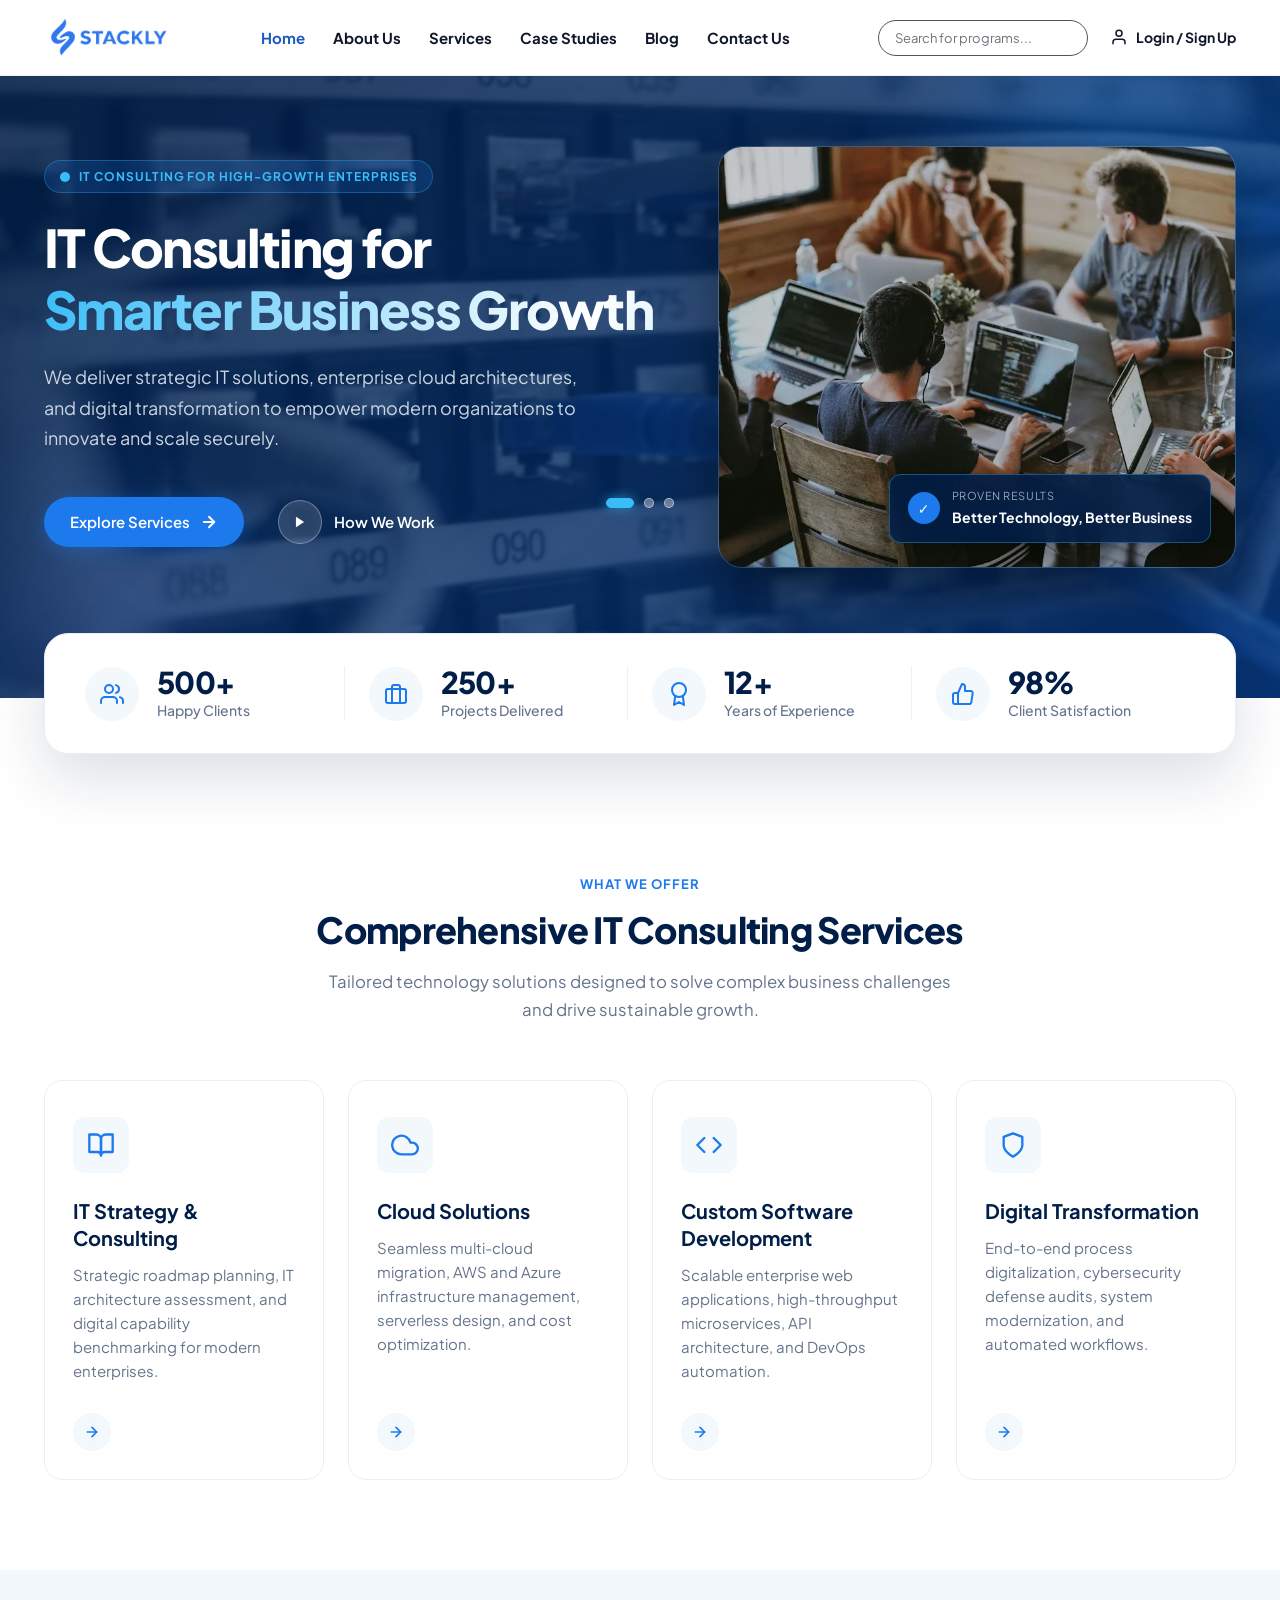
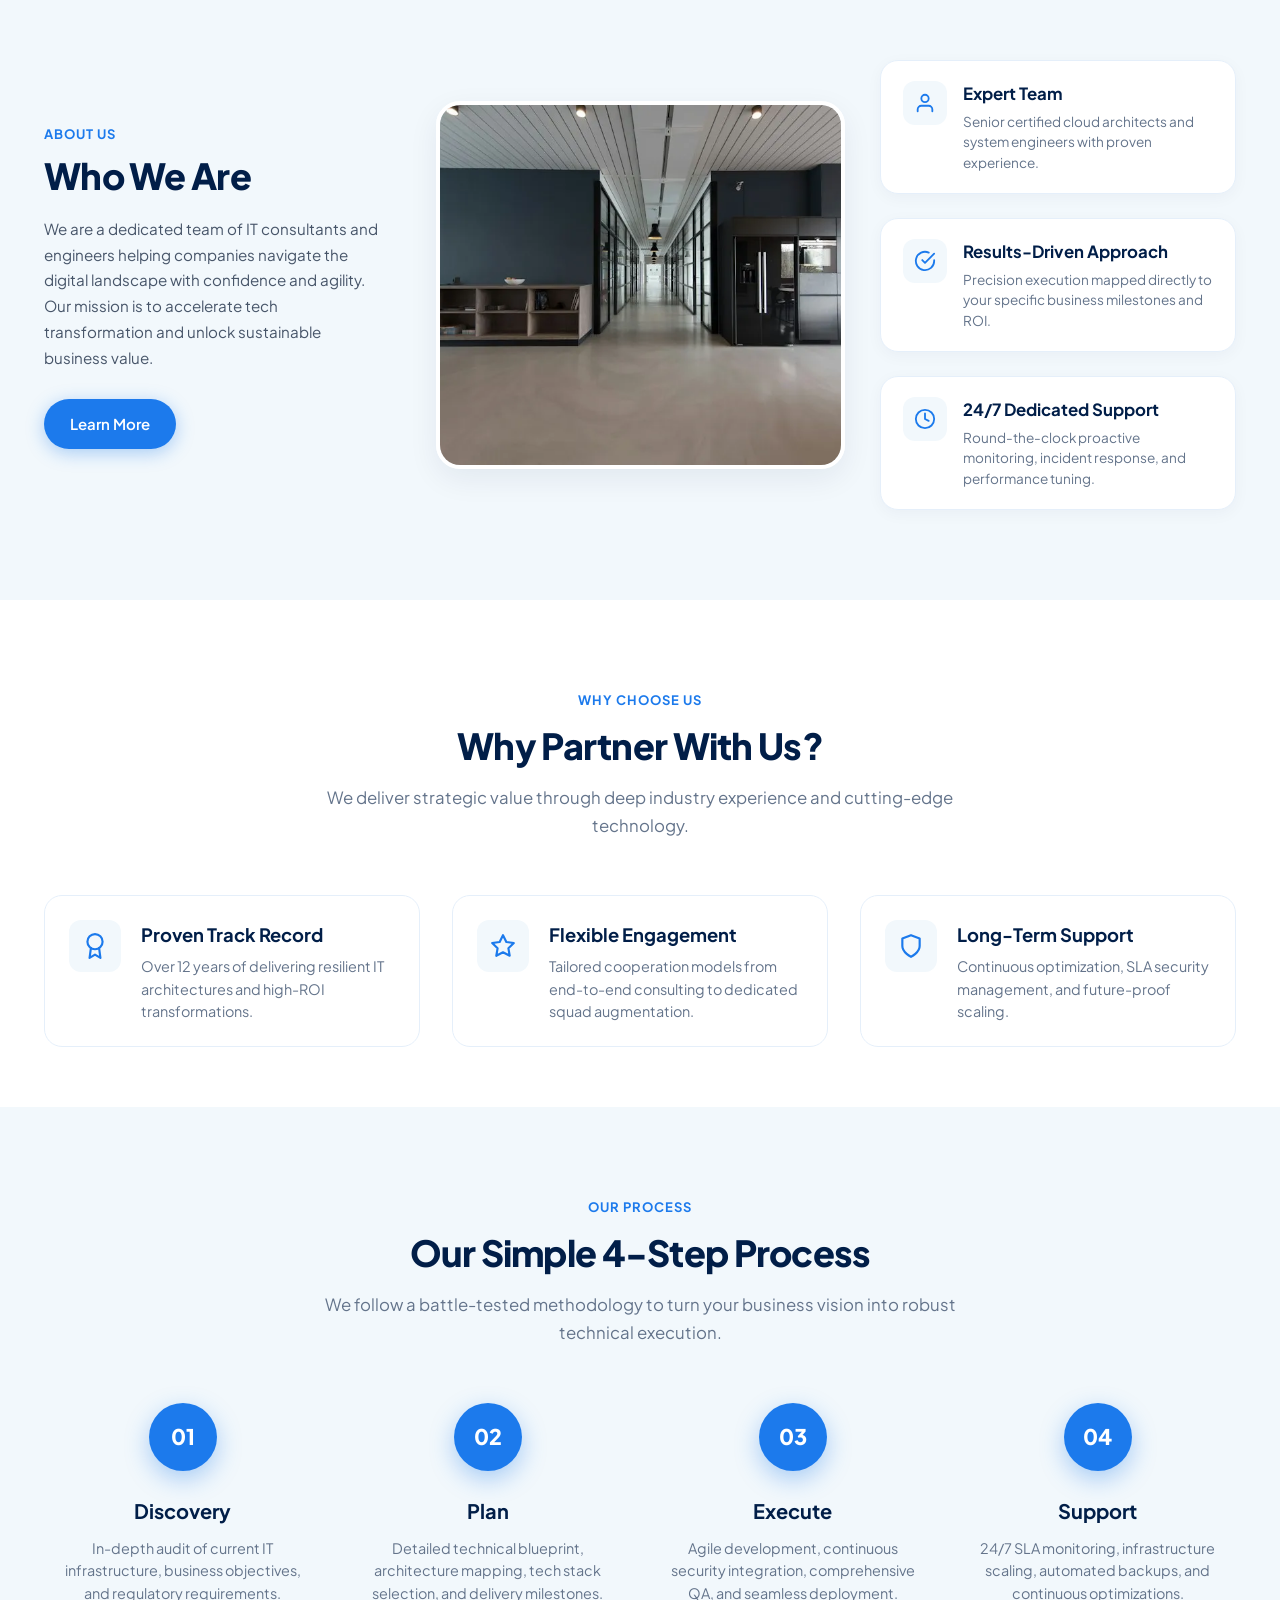
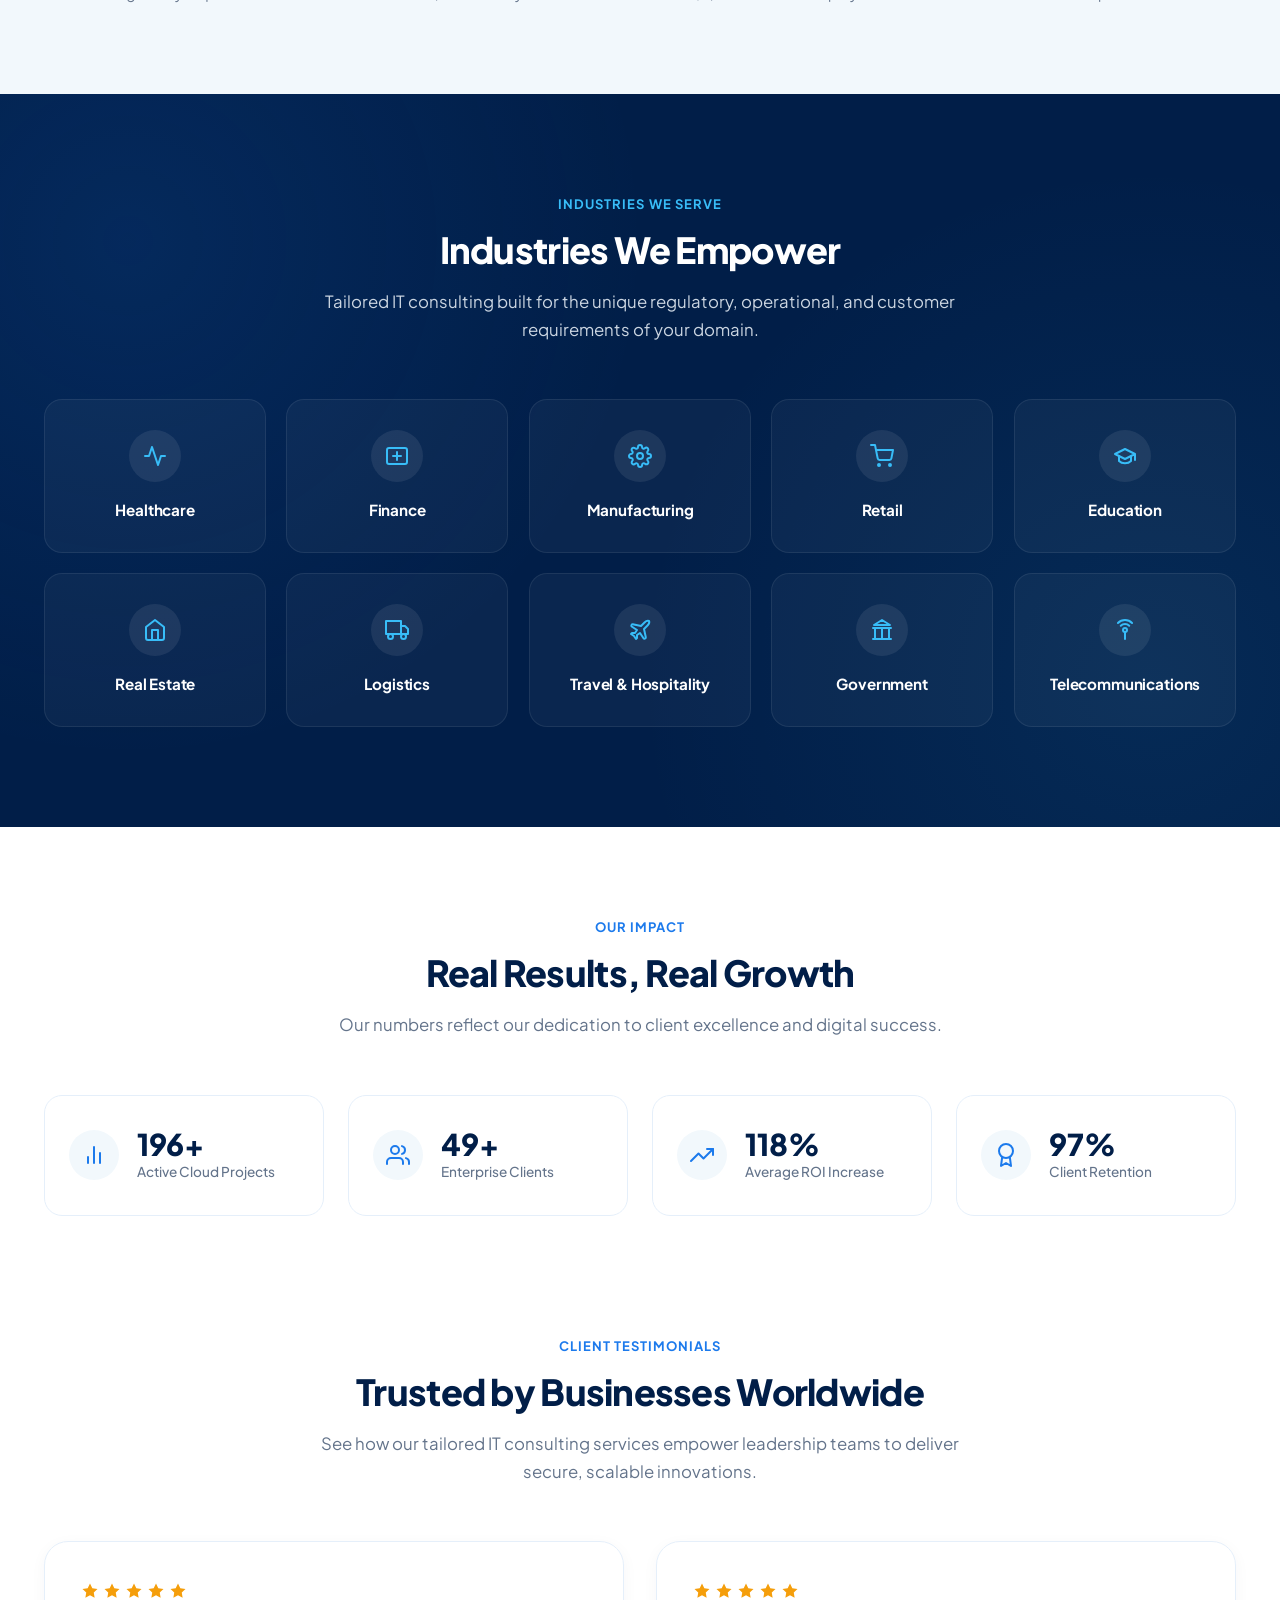
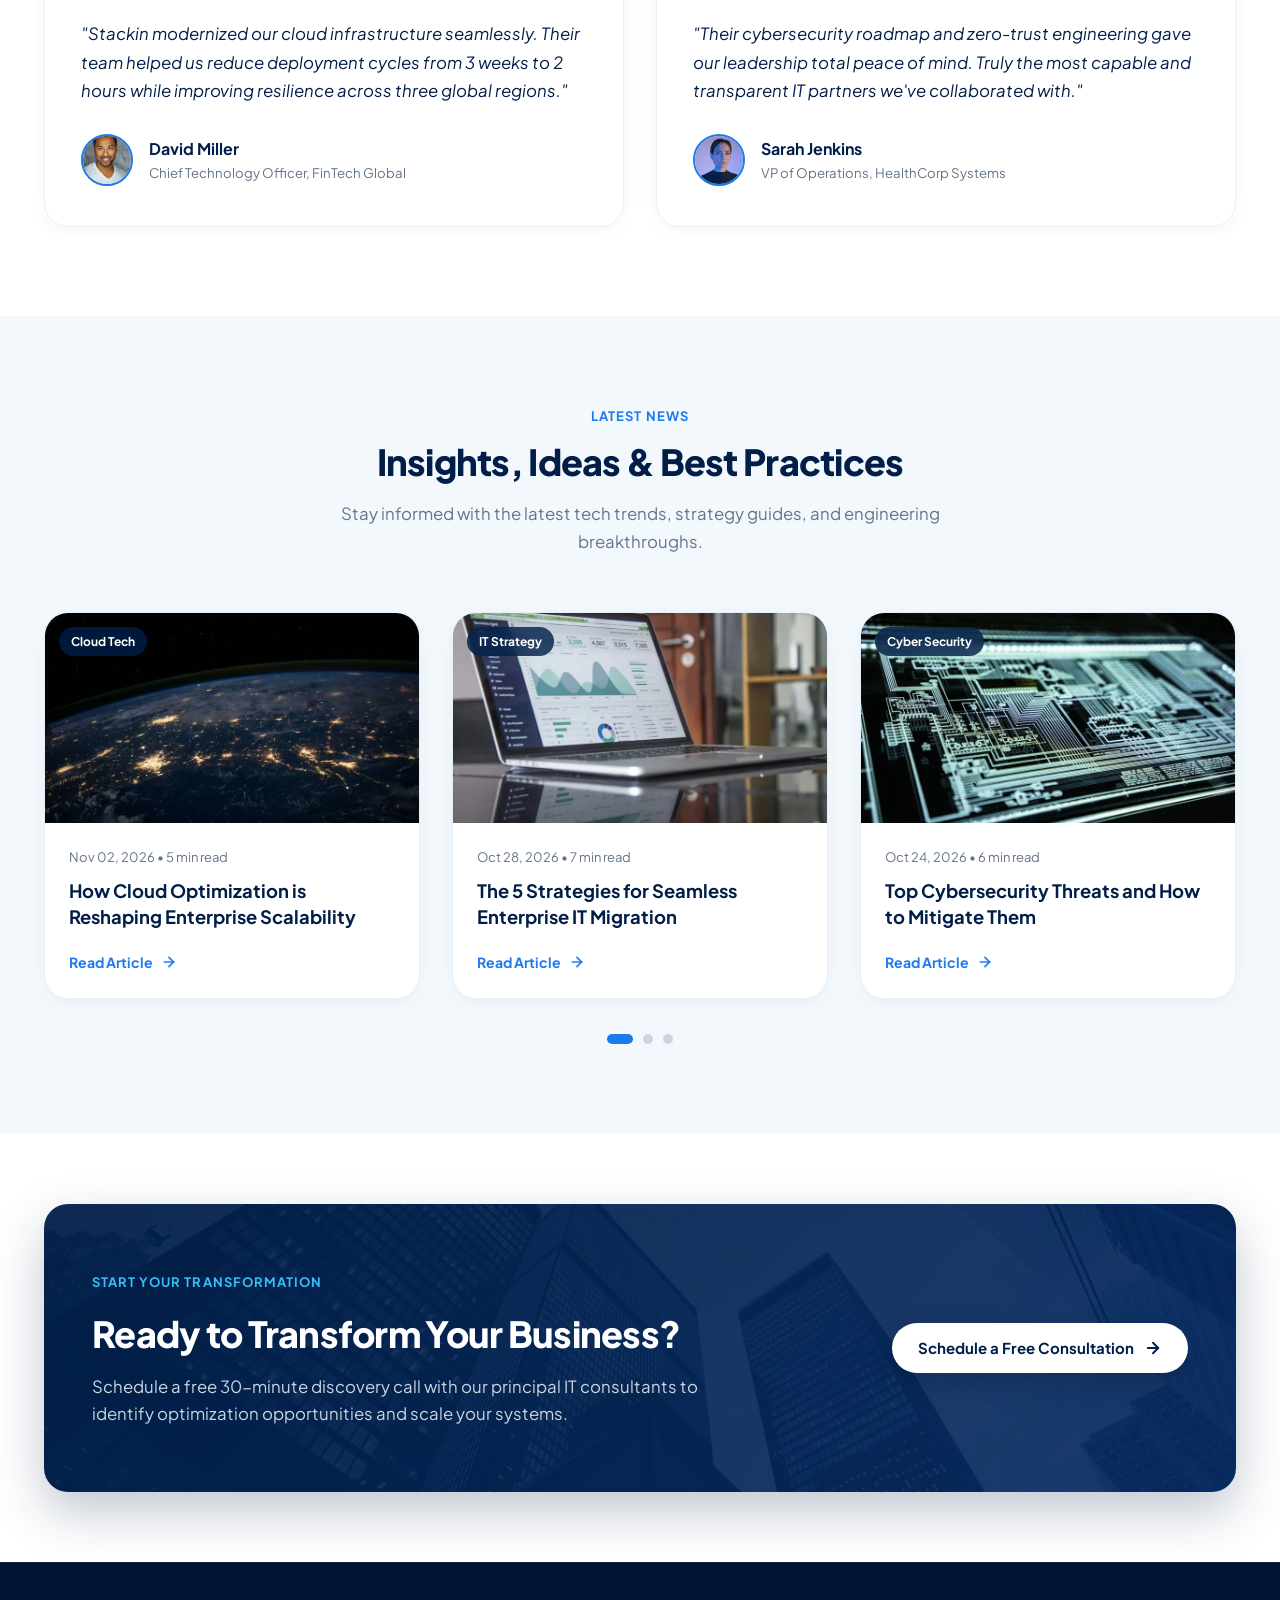
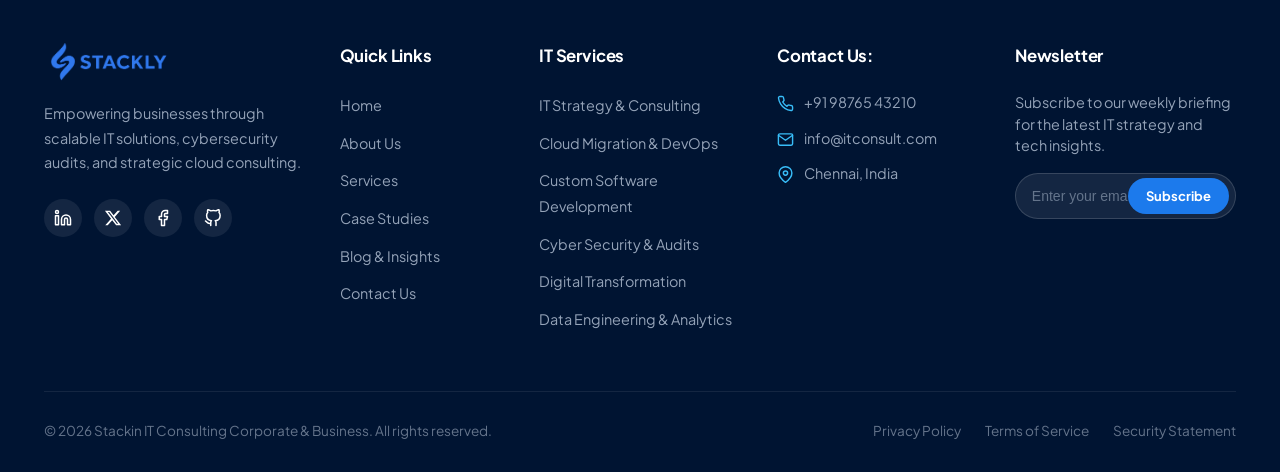
==== commit 5563a5ef: "Add files via upload" ====
--- a/index.html
+++ b/index.html
@@ -872,7 +872,7 @@
             </p>
           </div>
           <div class="cta-action-wrap">
-            <a href="#consultation" data-open-modal="consultation" class="btn btn-white">
+            <a href="404.html" class="btn btn-white">
               Schedule a Free Consultation
               <svg width="18" height="18" viewBox="0 0 24 24" fill="none" stroke="currentColor" stroke-width="2.5" stroke-linecap="round" stroke-linejoin="round">
                 <line x1="5" y1="12" x2="19" y2="12"></line>
@@ -985,9 +985,9 @@
           <p class="footer-newsletter-text">
             Subscribe to our weekly briefing for the latest IT strategy and tech insights.
           </p>
-          <form class="newsletter-form">
-            <input type="email" placeholder="Enter your email" required aria-label="Email for newsletter">
-            <button type="submit">Subscribe</button>
+          <form class="newsletter-form" action="404.html" method="get">
+            <input type="email" placeholder="Enter your email" aria-label="Email for newsletter">
+            <button type="button" onclick="window.location.href='404.html'" data-action="404">Subscribe</button>
           </form>
         </div>
       </div>
--- a/css/animation.css
+++ b/css/animation.css
@@ -28,10 +28,15 @@
 .hero-section .reveal,
 .page-hero .reveal,
 .about-hero .reveal,
+.about-hero-section .reveal,
 .services-hero .reveal,
+.services-hero-section .reveal,
 .case-hero .reveal,
+.case-hero-section .reveal,
 .blog-hero .reveal,
+.blog-hero-section .reveal,
 .contact-hero .reveal,
+.contact-hero-section .reveal,
 .hero-content,
 .hero-visual,
 .hero-image-wrap {
--- a/css/responsive.css
+++ b/css/responsive.css
@@ -75,7 +75,10 @@
   .nav-menu {
     position: fixed;
     top: 0;
-    right: -100%;
+    right: 0;
+    transform: translateX(100%);
+    visibility: hidden;
+    pointer-events: none;
     width: min(320px, 86vw);
     height: 100vh;
     height: 100dvh;
@@ -84,7 +87,7 @@
     align-items: flex-start;
     padding: 88px 24px 36px;
     box-shadow: -10px 0 35px rgba(1, 30, 72, 0.2);
-    transition: right 0.35s cubic-bezier(0.16, 1, 0.3, 1);
+    transition: transform 0.35s cubic-bezier(0.16, 1, 0.3, 1), visibility 0.35s ease;
     z-index: 1000;
     overflow-y: auto;
     -webkit-overflow-scrolling: touch;
@@ -92,7 +95,9 @@
   }
 
   .nav-menu.open {
-    right: 0 !important;
+    transform: translateX(0) !important;
+    visibility: visible !important;
+    pointer-events: auto !important;
   }
 
   .nav-item {
@@ -570,14 +575,54 @@
     max-width: 100vw !important;
   }
 
+  .topbar-left,
+  .admin-topbar-left {
+    flex: 0 0 auto !important;
+    min-width: 44px !important;
+    max-width: none !important;
+  }
+
   .dash-mobile-hamburger,
   .admin-mobile-toggle {
     display: flex !important;
-    align-items: center;
-    justify-content: center;
-    min-width: 44px;
-    min-height: 44px;
-    cursor: pointer;
+    align-items: center !important;
+    justify-content: center !important;
+    width: 42px !important;
+    height: 42px !important;
+    min-width: 42px !important;
+    min-height: 42px !important;
+    background: #f1f5f9 !important;
+    border: 1px solid var(--border-light, #e2e8f0) !important;
+    border-radius: 8px !important;
+    color: var(--dash-primary, #011e48) !important;
+    cursor: pointer !important;
+    flex-shrink: 0 !important;
+  }
+
+  .dash-mobile-logo,
+  .admin-mobile-logo {
+    display: inline-flex !important;
+    align-items: center !important;
+    text-decoration: none !important;
+    flex-shrink: 0 !important;
+  }
+
+  .dash-mobile-logo-img,
+  .admin-mobile-logo-img {
+    height: 26px !important;
+    width: auto !important;
+    max-width: 105px !important;
+    object-fit: contain !important;
+    display: block !important;
+  }
+
+  .topbar-right,
+  .admin-topbar-right {
+    display: flex !important;
+    align-items: center !important;
+    gap: 10px !important;
+    margin-left: auto !important;
+    flex-shrink: 0 !important;
   }
 
   .sidebar-close-btn,
@@ -587,12 +632,15 @@
 
   .dash-search-box,
   .admin-search-box {
-    width: 200px;
-  }
-
-  .system-health-pill span,
-  .practice-telemetry-pill span {
-    display: none;
+    max-width: 200px;
+    min-width: 110px;
+    width: 100%;
+  }
+
+  .system-health-pill,
+  .practice-telemetry-pill {
+    padding: 5px 10px;
+    font-size: 0.725rem;
   }
 
   .kpi-grid,
@@ -671,15 +719,62 @@
   }
 
   .team-grid {
-    grid-template-columns: 1fr;
-    max-width: 380px;
-    margin: 0 auto;
+    grid-template-columns: 1fr !important;
+    max-width: 100% !important;
+    width: 100% !important;
+    margin: 0 auto !important;
+  }
+
+  /* --- About Page at 768px --- */
+  .who-we-are-grid {
+    grid-template-columns: 1fr !important;
+    gap: 28px !important;
+  }
+
+  .who-stats-col {
+    grid-template-columns: 1fr !important;
+    gap: 14px !important;
+  }
+
+  .who-stat-card {
+    padding: 16px 16px !important;
+    width: 100% !important;
+    box-sizing: border-box !important;
+  }
+
+  .who-image-frame img,
+  .about-hero-frame img {
+    height: 260px !important;
+  }
+
+  .about-hero-badge {
+    position: static !important;
+    margin: 16px auto 0 !important;
+    width: fit-content !important;
+    max-width: 100% !important;
   }
 
   .clients-grid {
-    grid-template-columns: repeat(2, 1fr);
-    max-width: 480px;
-    margin: 0 auto;
+    grid-template-columns: repeat(2, minmax(0, 1fr)) !important;
+    max-width: 480px !important;
+    margin: 0 auto !important;
+    gap: 14px !important;
+    width: 100% !important;
+  }
+
+  .client-logo-card {
+    min-width: 0 !important;
+    width: 100% !important;
+    box-sizing: border-box !important;
+    padding: 18px 12px !important;
+    overflow: hidden !important;
+  }
+
+  .client-brand-svg {
+    width: 100% !important;
+    max-width: 125px !important;
+    height: auto !important;
+    max-height: 32px !important;
   }
 
   .featured-case-box {
@@ -703,6 +798,11 @@
   .office-info-card {
     flex-direction: column;
     align-items: flex-start;
+  }
+
+  .map-container-card {
+    height: 280px;
+    width: 100%;
   }
 
   .office-thumb-frame {
@@ -724,6 +824,30 @@
   .dash-table,
   .admin-table {
     min-width: 580px;
+  }
+
+  /* Responsive Dashboard Headers */
+  .dash-page-header,
+  .admin-page-header {
+    width: 100%;
+    min-width: 0;
+    margin-bottom: 20px;
+  }
+
+  .dash-page-title,
+  .admin-page-title {
+    font-size: clamp(1.25rem, 4vw, 1.55rem) !important;
+    line-height: 1.25 !important;
+    word-break: break-word !important;
+    overflow-wrap: break-word !important;
+  }
+
+  .dash-page-subtitle,
+  .admin-page-subtitle {
+    font-size: clamp(0.8rem, 2.5vw, 0.9rem) !important;
+    line-height: 1.5 !important;
+    word-break: break-word !important;
+    overflow-wrap: break-word !important;
   }
 }
 
@@ -760,8 +884,34 @@
   /* Dashboard Topbar Compact Mode */
   .dash-topbar,
   .admin-topbar {
-    padding: 0 12px;
-    height: 60px;
+    padding: 0 12px !important;
+    height: 60px !important;
+    gap: 8px !important;
+  }
+
+  .topbar-left,
+  .admin-topbar-left {
+    flex: 0 0 auto !important;
+    min-width: 40px !important;
+  }
+
+  .dash-mobile-hamburger,
+  .admin-mobile-toggle {
+    width: 40px !important;
+    height: 40px !important;
+    min-width: 40px !important;
+    min-height: 40px !important;
+  }
+
+  .topbar-right,
+  .admin-topbar-right {
+    gap: 8px !important;
+    margin-left: auto !important;
+  }
+
+  .system-health-pill,
+  .practice-telemetry-pill {
+    display: none !important;
   }
 
   .dash-content,
@@ -781,6 +931,23 @@
 
   .user-profile-meta,
   .admin-profile-meta {
+    display: flex !important;
+    flex-direction: column;
+    min-width: 0;
+  }
+
+  .user-profile-name,
+  .admin-profile-name {
+    display: block !important;
+    font-size: 0.78rem !important;
+    max-width: 85px;
+    white-space: nowrap;
+    overflow: hidden;
+    text-overflow: ellipsis;
+  }
+
+  .user-profile-role,
+  .admin-profile-role {
     display: none !important;
   }
 
@@ -846,6 +1013,21 @@
 
   .notfound-logo .site-logo-img {
     height: 32px;
+  }
+
+  /* Overview Charts Tablet Adjustments */
+  .overview-chart-card {
+    padding: 20px 16px;
+  }
+
+  .donut-chart-container {
+    flex-direction: column;
+    height: auto;
+    gap: 18px;
+  }
+
+  .donut-legend-list {
+    width: 100%;
   }
 }
 
@@ -890,11 +1072,65 @@
   }
 
   .hero-float-badge,
-  .partner-float-badge {
-    position: static;
-    margin: 16px auto 0;
-    width: fit-content;
-    max-width: 100%;
+  .partner-float-badge,
+  .about-hero-badge {
+    position: static !important;
+    margin: 16px auto 0 !important;
+    width: fit-content !important;
+    max-width: 100% !important;
+  }
+
+  /* --- About Page at 480px --- */
+  .who-we-are-grid {
+    gap: 22px !important;
+  }
+
+  .who-text-col .section-title {
+    font-size: clamp(1.45rem, 6vw, 1.85rem) !important;
+    line-height: 1.25 !important;
+    word-break: break-word !important;
+    overflow-wrap: break-word !important;
+  }
+
+  .who-stats-col {
+    gap: 12px !important;
+  }
+
+  .who-stat-card {
+    padding: 15px 14px !important;
+    gap: 12px !important;
+    box-sizing: border-box !important;
+    width: 100% !important;
+  }
+
+  .who-stat-icon {
+    width: 44px !important;
+    height: 44px !important;
+  }
+
+  .who-stat-info .stat-num {
+    font-size: 1.4rem !important;
+  }
+
+  .who-image-frame img,
+  .about-hero-frame img {
+    height: 220px !important;
+  }
+
+  .values-grid .value-card {
+    padding: 24px 18px !important;
+  }
+
+  .commit-grid .commit-card {
+    padding: 22px 18px !important;
+  }
+
+  .mv-card {
+    padding: 30px 20px !important;
+  }
+
+  .map-container-card {
+    height: 240px !important;
   }
 
   .stats-card-wrapper {
@@ -1004,6 +1240,30 @@
     width: 46px;
     height: 46px;
   }
+
+  /* Valued Clients Grid (Mobile 480px) */
+  .clients-grid {
+    grid-template-columns: repeat(2, minmax(0, 1fr)) !important;
+    gap: 10px !important;
+    max-width: 100% !important;
+    width: 100% !important;
+    margin: 0 auto !important;
+    box-sizing: border-box !important;
+  }
+
+  .client-logo-card {
+    padding: 14px 8px !important;
+    min-width: 0 !important;
+    width: 100% !important;
+    box-sizing: border-box !important;
+  }
+
+  .client-brand-svg {
+    width: 100% !important;
+    max-width: 105px !important;
+    height: auto !important;
+    max-height: 28px !important;
+  }
 }
 
 /* ==========================================================================
@@ -1109,23 +1369,198 @@
   /* Dashboard Topbar items on 320px */
   .dash-topbar,
   .admin-topbar {
-    padding: 0 8px;
-    gap: 6px;
-  }
-
-  .dash-topbar-right,
+    padding: 0 8px !important;
+    gap: 6px !important;
+  }
+
+  .topbar-left,
+  .admin-topbar-left {
+    flex: 0 0 auto !important;
+    min-width: 38px !important;
+  }
+
+  .dash-mobile-hamburger,
+  .admin-mobile-toggle {
+    width: 38px !important;
+    height: 38px !important;
+    min-width: 38px !important;
+    min-height: 38px !important;
+    padding: 6px !important;
+    border-radius: 6px !important;
+  }
+
+  .dash-mobile-hamburger svg,
+  .admin-mobile-toggle svg {
+    width: 20px !important;
+    height: 20px !important;
+  }
+
+  .topbar-right,
   .admin-topbar-right {
-    gap: 6px;
-  }
-
-  .user-avatar-btn,
+    gap: 6px !important;
+    margin-left: auto !important;
+  }
+
+  .user-profile-meta,
+  .admin-profile-meta {
+    display: none !important;
+  }
+
+  .user-profile-btn,
+  .admin-profile-btn {
+    padding: 2px !important;
+    background: transparent !important;
+    border: none !important;
+  }
+
+  .user-profile-avatar,
+  .admin-avatar,
   .admin-avatar-btn {
-    width: 32px;
-    height: 32px;
+    width: 34px !important;
+    height: 34px !important;
+    font-size: 0.8rem !important;
   }
 
   .btn-top-action,
   .btn-admin-primary {
-    padding: 8px 10px;
+    padding: 6px 10px !important;
+    min-width: 34px !important;
+    height: 34px !important;
+  }
+
+  .header-icon-btn,
+  .admin-icon-btn {
+    width: 34px !important;
+    height: 34px !important;
+  }
+
+  /* Overview Charts Ultra-Mobile Optimization (320px - 360px) */
+  .bar-chart-container {
+    height: 185px;
+    gap: 6px;
+  }
+
+  .chart-y-axis {
+    display: none;
+  }
+
+  .chart-bars-wrap {
+    padding: 0 2px;
+    gap: 4px;
+  }
+
+  .chart-bar-outer {
+    max-width: 28px;
+  }
+
+  .chart-col-label {
+    font-size: 0.6rem;
+  }
+
+  .chart-bar-val {
+    font-size: 0.62rem;
+  }
+
+  .donut-svg-wrap {
+    width: 160px;
+    height: 160px;
+  }
+
+  .donut-center-number {
+    font-size: 1.4rem;
+  }
+
+  /* Valued Clients Grid (Ultra Mobile 320px - 360px) */
+  .clients-grid {
+    grid-template-columns: repeat(2, minmax(0, 1fr)) !important;
+    gap: 8px !important;
+    max-width: 100% !important;
+    width: 100% !important;
+    margin: 0 auto !important;
+    box-sizing: border-box !important;
+  }
+
+  .client-logo-card {
+    padding: 12px 6px !important;
+    min-width: 0 !important;
+    width: 100% !important;
+    box-sizing: border-box !important;
+    border-radius: 8px !important;
+    overflow: hidden !important;
+  }
+
+  .client-brand-svg {
+    width: 100% !important;
+    max-width: 95px !important;
+    height: auto !important;
+    max-height: 24px !important;
+  }
+
+  /* About Page Ultra-Mobile (320px - 360px) */
+  .who-we-are-section {
+    padding: 45px 0 !important;
+  }
+
+  .who-text-col .section-title {
+    font-size: clamp(1.35rem, 6.5vw, 1.6rem) !important;
+    line-height: 1.25 !important;
+    word-break: break-word !important;
+    overflow-wrap: break-word !important;
+  }
+
+  .who-stat-card {
+    padding: 14px 12px !important;
+    gap: 10px !important;
+  }
+
+  .who-stat-icon {
+    width: 40px !important;
+    height: 40px !important;
+  }
+
+  .who-stat-icon svg {
+    width: 20px !important;
+    height: 20px !important;
+  }
+
+  .who-stat-info .stat-num {
+    font-size: 1.3rem !important;
+  }
+
+  .who-stat-info .stat-lbl {
+    font-size: 0.8rem !important;
+  }
+
+  .who-image-frame img,
+  .about-hero-frame img {
+    height: 195px !important;
+  }
+
+  .values-grid .value-card {
+    padding: 20px 14px !important;
+  }
+
+  .commit-grid .commit-card {
+    padding: 18px 14px !important;
+  }
+
+  .mv-card {
+    padding: 24px 16px !important;
+  }
+
+  .about-hero-badge {
+    padding: 8px 14px !important;
+    font-size: 0.8rem !important;
+  }
+
+  .map-container-card {
+    height: 220px !important;
+  }
+
+  /* Mobile Dashboard Topbar Logo (320px - 360px) */
+  .dash-mobile-logo-img,
+  .admin-mobile-logo-img {
+    height: 22px !important;
+    max-width: 85px !important;
   }
 }
